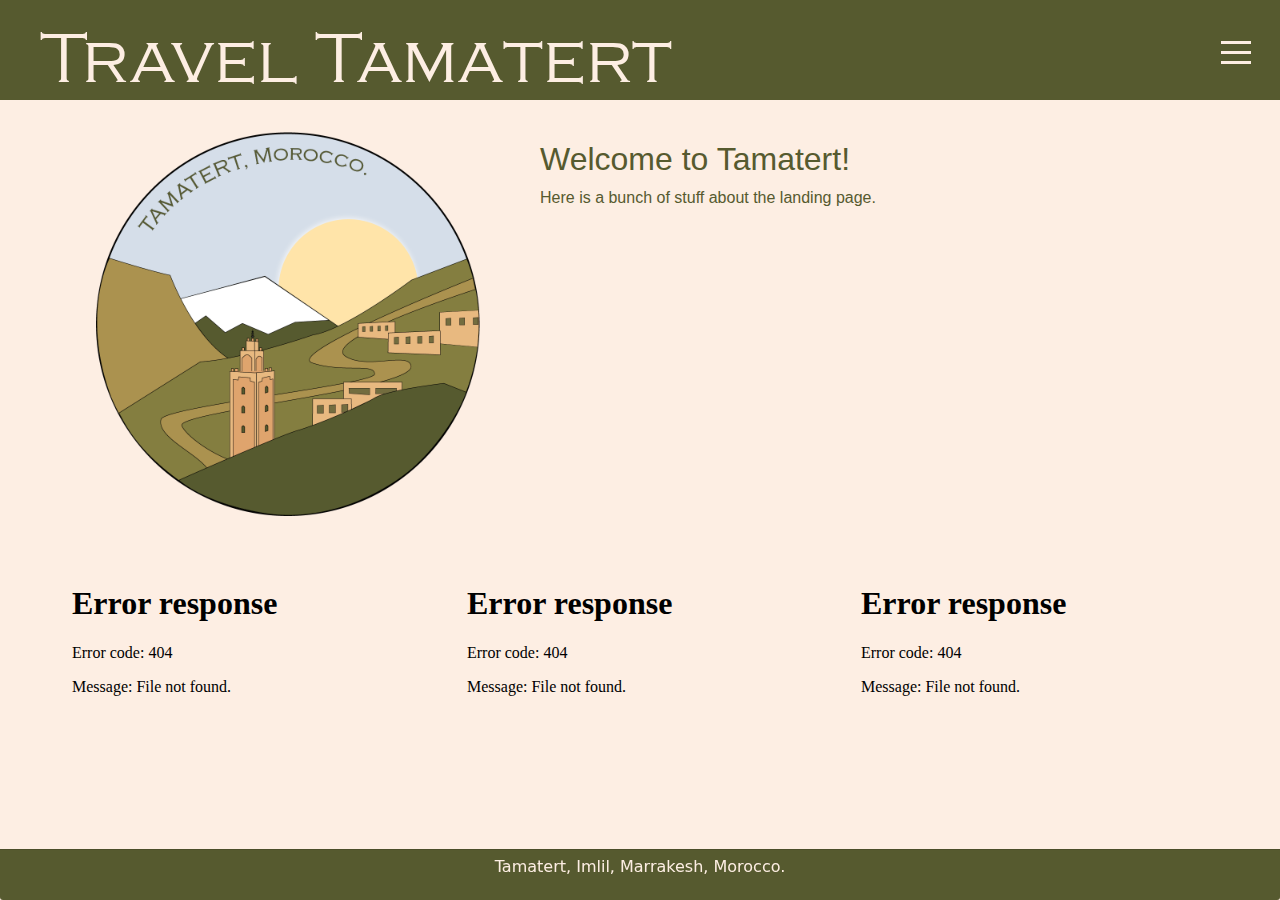
==== index.html @ f1020bda "Created outline of site" ====
<!doctype html>

<html lang="en">
    <head>
      <meta charset="utf-8">
      <meta name="viewport" content="width=device-width, initial-scale=1, shrink-to-fit=no">
      <meta name="description" content="Rural Tourism : Rabat, Morocco : D22">
      <meta name="author" content="Gabrielle Acquista">
      <title>Travel Tamatert</title>

      <link rel="stylesheet" href="bootstrap-5.1.3-dist/css/bootstrap.min.css"/>
      <script src="https://code.jquery.com/jquery-3.1.0.min.js"></script>
      <script src="bootstrap-5.1.3-dist/js/bootstrap.min.js"></script>
      <link href="css/style.css" rel="stylesheet">
      <link href="css/home.css" rel="stylesheet">
      <link href="css/sidebar.css" rel="stylesheet">

    </head>
    <main>
      <div id="mainwrapper">
        <nav id="rightmenu" class="navbar-brand">
          <div class="innertube">
            <h3>MENU</h3>
            <ul>
              <li><a class="side-bar-link" href="index.html">Home</a></li>
              <li><a class="side-bar-link" href="auberges.html">The Auberges</a> </li>
              <li><a class="side-bar-link" href="about.html">About Tamatert</a></li>
              <li><a class="side-bar-link" href="location.html">Location</a></li>
            </ul>
          </div>
        </nav>
        <header id="header">
          <div class="innertube">
            <div class="nav">
              <h1>Travel Tamatert</h1>
              <button class="navbar-toggler first-button" type="button" aria-label="Toggle navigation">
                <div class="animated-icon1"><span></span><span></span><span></span></div>
              </button>                
              </div>
            </div>
          </div>
        </header>

        <div id="contentwrapper">
          <div id="content">
            <div class="innertube main-logo-section">
                <div class="logo-image">
                  <img src="imgs/3-4.png" alt="Tamatert, Morocco. Logo">
                </div>
                <div class="side-logo">
                  <h1 id="side-logo-header">Welcome to Tamatert!</h1>
                  <p> Here is a bunch of stuff about the landing page.</p>
                </div>
            </div>

            <div class="innertube">
                <div id="content">
                  <div class="gallery">
                    <div class="gallery-item" tabindex="0">
                        <iframe src="imgs/DSC01275.JPG" frameborder="0"></iframe>
                    </div> 
                    <div class="gallery-item" tabindex="0">
                      <iframe src="imgs/DSC01323.JPG" frameborder="0"></iframe>
                    </div> 
                    <div class="gallery-item" tabindex="0">
                      <iframe src="imgs/DSC01392.JPG" frameborder="0"></iframe>
                    </div> 
              
                  </div>
                  <!--close gallery -->
                </div>
                <!-- close content -->
              </div>
              <!-- close innertube -->
            </div>
          <!-- close content -->
        </div> 
        <!-- close contentwrapper -->
        
        <footer id="footer" class="card-footer">
          <div class="innertube">
            <p> Tamatert, Imlil, Marrakesh, Morocco.</p>
          </div>
        </footer>

      </div>
      <!-- close mainwrapper -->
  </main>

    <script type="text/javascript" src="script.js"></script>
</html>
---- css/style.css ----
body {
    margin:0;
    padding:0;
    line-height: 1.5em;
    background-color: #FDEEE3;
}

@font-face {
    font-family: Copperplate;
    src: url(CopperplateGothicLight.ttf);
}

#header {
    background: #565A2F;
    height: 100px;
    width: 100%;
    top: 0;
    clear: both;
    overflow: visible;
    position: fixed;
}

#header h1 {
    color: #FDEEE3;
    font-family: Copperplate;
    margin: 0;
    text-align: center;
    margin-left:24px;
    padding-top: 16px;
    font-size: 8ex;
}

#header h2 {
    color: #FDEEE3;
    font-size: smaller;
    margin: 0;
    padding-top: 15px;
    padding-left: 15px;
}

.nav {
    justify-content: space-between;
}

#mainwrapper {
    overflow: hidden;
}

#contentwrapper{
    float: left;
    margin-right: -250px;
    margin-top: 100px;
    width: 100%;
    height: 100%;
    scroll-behavior: smooth;
    font-family: Helvetica, sans-serif;
}

#content {
    margin-right: 0px; /* Width of '#rightmenu' and '#leftmenu' combined. */
    padding: 24px;
    max-height:max-content;
    bottom: 0;
    top: 0; 

}

#footer{ 
    clear: left;
    width: 100%;
    background: #565A2F;
    text-align: center;
    bottom: 0;
    position: fixed;
    padding: 5px 0;
}

#footer p {
    color: #FDEEE3;
}

.innertube{
    margin: 16px; /* Padding for content */
    margin-top: 0;
}

p {
    color: #565A2F;
}
---- css/home.css ----
img {
    display: block;
}

.main-logo-section {
    display: flex;
    padding-left:48px;
    justify-content: space-between;
}

#side-logo-header {
    font-size:xx-large;
}

.side-logo {
    display: flex;
    flex-direction: column;
    float: left;
    width: 700px;
    padding-top: 16px;
    color: #565A2F;
}

.visually-hidden {
    position: absolute !important;
    height: 1px;
    width: 1px;
    overflow: hidden;
    clip: rect(1px, 1px, 1px, 1px);
}

.logo-image img {
    float: left;
    height: 400px;
    width: 400px;
    justify-content: center;
    align-items: center;
    display: flex;
}

.gallery {
    display: flex;
    overflow:hidden;
    flex-wrap: wrap;
    justify-content: space-around;
    margin: -1rem -1rem;
    padding-bottom: 3rem;
}

.gallery-item {
    position: relative;
    flex: 1 0 22rem;
    margin: 1rem;
    color: #fff;
    cursor: pointer;
}
---- css/sidebar.css ----
@font-face {
    font-family: Copperplate;
    src: url(CopperplateGothicLight.ttf);
}

.animated-icon1 {
    margin-right:24px;
    width: 30px;
    height: 20px;
    position: relative;
    margin: 0px;
    border: 0;
    -webkit-transform: rotate(0deg);
    -moz-transform: rotate(0deg);
    -o-transform: rotate(0deg);
    transform: rotate(0deg);
    -webkit-transition: .5s ease-in-out;
    -moz-transition: .5s ease-in-out;
    -o-transition: .5s ease-in-out;
    transition: .5s ease-in-out;
    cursor: pointer;
  }
  .navbar-toggler:focus,
.navbar-toggler:active,
.navbar-toggler-icon:focus {
    outline: none;
    box-shadow: none;
}
  .animated-icon1 span{
    display: block;
    position: absolute;
    height: 3px;
    width: 100%;
    left: 0;
    -webkit-transform: rotate(0deg);
    -moz-transform: rotate(0deg);
    -o-transform: rotate(0deg);
    transform: rotate(0deg);
    -webkit-transition: .25s ease-in-out;
    -moz-transition: .25s ease-in-out;
    -o-transition: .25s ease-in-out;
    transition: .25s ease-in-out;
  }
  
  .animated-icon1 span {
    background: #FDEEE3;

  }
  
  .animated-icon1 span:nth-child(1) {
   top: 0px;
  }
  
  .animated-icon1 span:nth-child(2) {
    top: 10px;
  }
  
  .animated-icon1 span:nth-child(3) {
    top: 20px;
  }
  
  .animated-icon1.open span:nth-child(1) {
    top: 11px;
    -webkit-transform: rotate(135deg);
    -moz-transform: rotate(135deg);
    -o-transform: rotate(135deg);
    transform: rotate(135deg);
  }
  
  .animated-icon1.open span:nth-child(2) {
    opacity: 0;
    left: -60px;
  }
  
  .animated-icon1.open span:nth-child(3) {
    top: 11px;
    -webkit-transform: rotate(-135deg);
    -moz-transform: rotate(-135deg);
    -o-transform: rotate(-135deg);
    transform: rotate(-135deg);
  }

  h3 {
    color: #FDEEE3;
    font-family: Copperplate;
  }

#rightmenu {
    position: fixed;
    display: flex;
    align-content: flex-start;
    justify-content: flex-start;
    float: right;
    right: -250px;
    margin-right: 0;
    width: 250px;
    height: 100%;
    padding-top: 170px;
    bottom:50px;
    background: #8F8649;
}

nav ul {
    list-style-type: none;
    margin: 0;
    padding: 0;
}

.side-bar-link {
    color: #FDEEE3;
    text-decoration: none;
    padding-left:3%;
    display: block;
    padding: 0.5rem 1rem;
    transition: font-size .15s ease-in-out, color .15s ease-in-out,background-color .15s ease-in-out,border-color .15s ease-in-out;
}
.side-bar-link:hover{
    color: #F8BF92;
    font-size: larger;
}
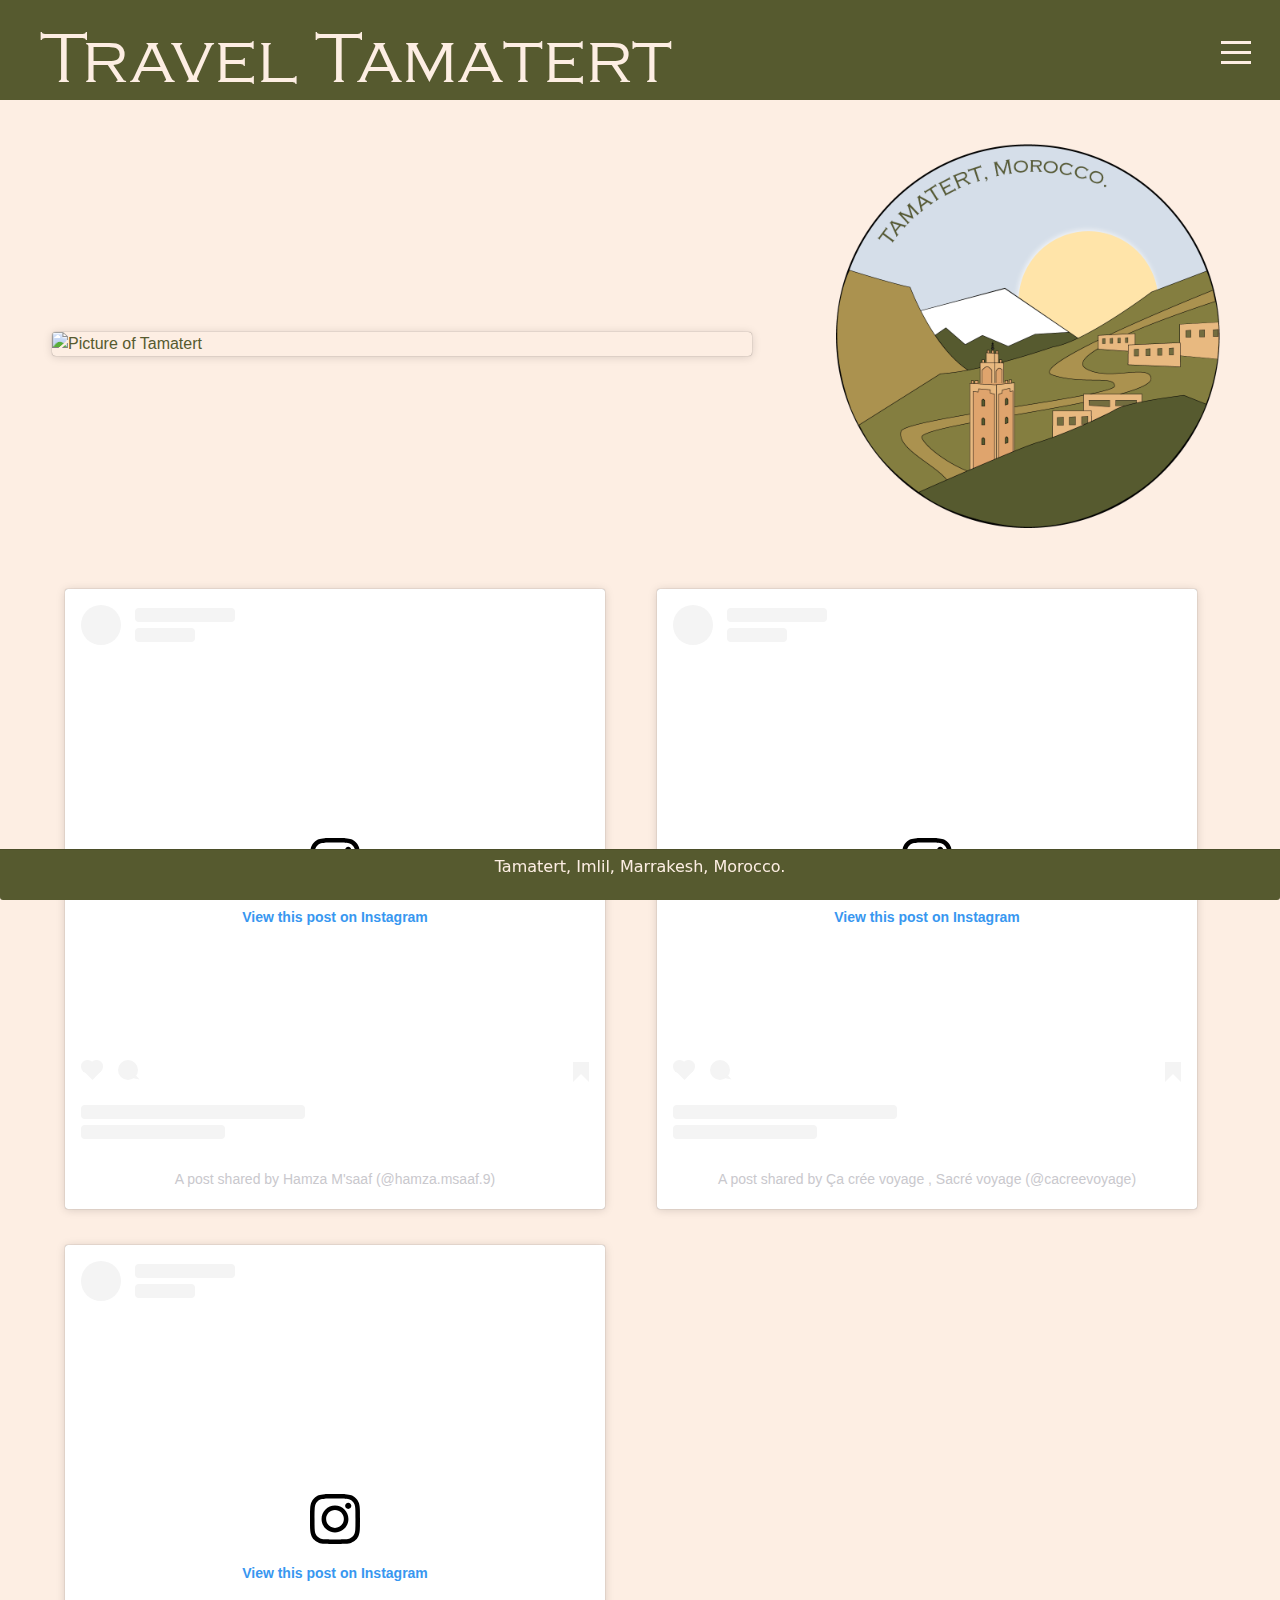
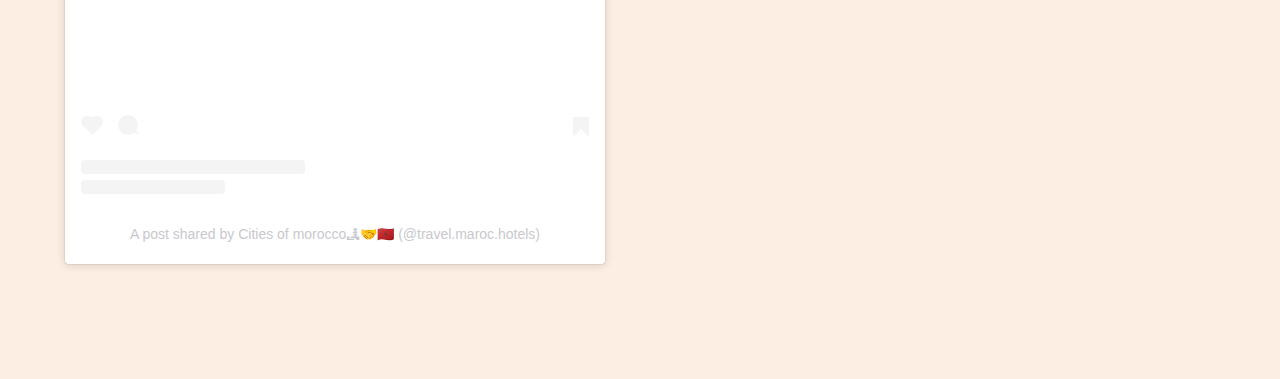
==== commit de804cb3: "fix pages" ====
--- a/index.html
+++ b/index.html
@@ -12,7 +12,7 @@
       <script src="https://code.jquery.com/jquery-3.1.0.min.js"></script>
       <script src="bootstrap-5.1.3-dist/js/bootstrap.min.js"></script>
       <link href="css/style.css" rel="stylesheet">
-      <link href="css/home.css" rel="stylesheet">
+      <link href="css/content-formatting.css" rel="stylesheet">
       <link href="css/sidebar.css" rel="stylesheet">
 
     </head>
@@ -44,12 +44,11 @@
         <div id="contentwrapper">
           <div id="content">
             <div class="innertube main-logo-section">
+              <div class="side-logo">
+                <img src="imgs/tamatert.JPG" alt="Picture of Tamatert" id="home-pic">
+              </div>
                 <div class="logo-image">
                   <img src="imgs/3-4.png" alt="Tamatert, Morocco. Logo">
-                </div>
-                <div class="side-logo">
-                  <h1 id="side-logo-header">Welcome to Tamatert!</h1>
-                  <p> Here is a bunch of stuff about the landing page.</p>
                 </div>
             </div>
 
@@ -57,15 +56,14 @@
                 <div id="content">
                   <div class="gallery">
                     <div class="gallery-item" tabindex="0">
-                        <iframe src="imgs/DSC01275.JPG" frameborder="0"></iframe>
+                        <blockquote class="instagram-media post-border" data-instgrm-captioned data-instgrm-permalink="https://www.instagram.com/p/CSAbs4HIetr/?utm_source=ig_embed&amp;utm_campaign=loading" data-instgrm-version="14"><div style="padding:16px;"><a href="https://www.instagram.com/p/CSAbs4HIetr/?utm_source=ig_embed&amp;utm_campaign=loading" style=" background:#FFFFFF; line-height:0; padding:0 0; text-align:center; text-decoration:none; width:100%;" target="_blank"> <div style=" display: flex; flex-direction: row; align-items: center;"> <div style="background-color: #F4F4F4; border-radius: 50%; flex-grow: 0; height: 40px; margin-right: 14px; width: 40px;"></div> <div style="display: flex; flex-direction: column; flex-grow: 1; justify-content: center;"> <div style=" background-color: #F4F4F4; border-radius: 4px; flex-grow: 0; height: 14px; margin-bottom: 6px; width: 100px;"></div> <div style=" background-color: #F4F4F4; border-radius: 4px; flex-grow: 0; height: 14px; width: 60px;"></div></div></div><div style="padding: 19% 0;"></div> <div style="display:block; height:50px; margin:0 auto 12px; width:50px;"><svg width="50px" height="50px" viewBox="0 0 60 60" version="1.1" xmlns="https://www.w3.org/2000/svg" xmlns:xlink="https://www.w3.org/1999/xlink"><g stroke="none" stroke-width="1" fill="none" fill-rule="evenodd"><g transform="translate(-511.000000, -20.000000)" fill="#000000"><g><path d="M556.869,30.41 C554.814,30.41 553.148,32.076 553.148,34.131 C553.148,36.186 554.814,37.852 556.869,37.852 C558.924,37.852 560.59,36.186 560.59,34.131 C560.59,32.076 558.924,30.41 556.869,30.41 M541,60.657 C535.114,60.657 530.342,55.887 530.342,50 C530.342,44.114 535.114,39.342 541,39.342 C546.887,39.342 551.658,44.114 551.658,50 C551.658,55.887 546.887,60.657 541,60.657 M541,33.886 C532.1,33.886 524.886,41.1 524.886,50 C524.886,58.899 532.1,66.113 541,66.113 C549.9,66.113 557.115,58.899 557.115,50 C557.115,41.1 549.9,33.886 541,33.886 M565.378,62.101 C565.244,65.022 564.756,66.606 564.346,67.663 C563.803,69.06 563.154,70.057 562.106,71.106 C561.058,72.155 560.06,72.803 558.662,73.347 C557.607,73.757 556.021,74.244 553.102,74.378 C549.944,74.521 548.997,74.552 541,74.552 C533.003,74.552 532.056,74.521 528.898,74.378 C525.979,74.244 524.393,73.757 523.338,73.347 C521.94,72.803 520.942,72.155 519.894,71.106 C518.846,70.057 518.197,69.06 517.654,67.663 C517.244,66.606 516.755,65.022 516.623,62.101 C516.479,58.943 516.448,57.996 516.448,50 C516.448,42.003 516.479,41.056 516.623,37.899 C516.755,34.978 517.244,33.391 517.654,32.338 C518.197,30.938 518.846,29.942 519.894,28.894 C520.942,27.846 521.94,27.196 523.338,26.654 C524.393,26.244 525.979,25.756 528.898,25.623 C532.057,25.479 533.004,25.448 541,25.448 C548.997,25.448 549.943,25.479 553.102,25.623 C556.021,25.756 557.607,26.244 558.662,26.654 C560.06,27.196 561.058,27.846 562.106,28.894 C563.154,29.942 563.803,30.938 564.346,32.338 C564.756,33.391 565.244,34.978 565.378,37.899 C565.522,41.056 565.552,42.003 565.552,50 C565.552,57.996 565.522,58.943 565.378,62.101 M570.82,37.631 C570.674,34.438 570.167,32.258 569.425,30.349 C568.659,28.377 567.633,26.702 565.965,25.035 C564.297,23.368 562.623,22.342 560.652,21.575 C558.743,20.834 556.562,20.326 553.369,20.18 C550.169,20.033 549.148,20 541,20 C532.853,20 531.831,20.033 528.631,20.18 C525.438,20.326 523.257,20.834 521.349,21.575 C519.376,22.342 517.703,23.368 516.035,25.035 C514.368,26.702 513.342,28.377 512.574,30.349 C511.834,32.258 511.326,34.438 511.181,37.631 C511.035,40.831 511,41.851 511,50 C511,58.147 511.035,59.17 511.181,62.369 C511.326,65.562 511.834,67.743 512.574,69.651 C513.342,71.625 514.368,73.296 516.035,74.965 C517.703,76.634 519.376,77.658 521.349,78.425 C523.257,79.167 525.438,79.673 528.631,79.82 C531.831,79.965 532.853,80.001 541,80.001 C549.148,80.001 550.169,79.965 553.369,79.82 C556.562,79.673 558.743,79.167 560.652,78.425 C562.623,77.658 564.297,76.634 565.965,74.965 C567.633,73.296 568.659,71.625 569.425,69.651 C570.167,67.743 570.674,65.562 570.82,62.369 C570.966,59.17 571,58.147 571,50 C571,41.851 570.966,40.831 570.82,37.631"></path></g></g></g></svg></div><div style="padding-top: 8px;"> <div style=" color:#3897f0; font-family:Arial,sans-serif; font-size:14px; font-style:normal; font-weight:550; line-height:18px;">View this post on Instagram</div></div><div style="padding: 12.5% 0;"></div> <div style="display: flex; flex-direction: row; margin-bottom: 14px; align-items: center;"><div> <div style="background-color: #F4F4F4; border-radius: 50%; height: 12.5px; width: 12.5px; transform: translateX(0px) translateY(7px);"></div> <div style="background-color: #F4F4F4; height: 12.5px; transform: rotate(-45deg) translateX(3px) translateY(1px); width: 12.5px; flex-grow: 0; margin-right: 14px; margin-left: 2px;"></div> <div style="background-color: #F4F4F4; border-radius: 50%; height: 12.5px; width: 12.5px; transform: translateX(9px) translateY(-18px);"></div></div><div style="margin-left: 8px;"> <div style=" background-color: #F4F4F4; border-radius: 50%; flex-grow: 0; height: 20px; width: 20px;"></div> <div style=" width: 0; height: 0; border-top: 2px solid transparent; border-left: 6px solid #f4f4f4; border-bottom: 2px solid transparent; transform: translateX(16px) translateY(-4px) rotate(30deg)"></div></div><div style="margin-left: auto;"> <div style=" width: 0px; border-top: 8px solid #F4F4F4; border-right: 8px solid transparent; transform: translateY(16px);"></div> <div style=" background-color: #F4F4F4; flex-grow: 0; height: 12px; width: 16px; transform: translateY(-4px);"></div> <div style=" width: 0; height: 0; border-top: 8px solid #F4F4F4; border-left: 8px solid transparent; transform: translateY(-4px) translateX(8px);"></div></div></div> <div style="display: flex; flex-direction: column; flex-grow: 1; justify-content: center; margin-bottom: 24px;"> <div style=" background-color: #F4F4F4; border-radius: 4px; flex-grow: 0; height: 14px; margin-bottom: 6px; width: 224px;"></div> <div style=" background-color: #F4F4F4; border-radius: 4px; flex-grow: 0; height: 14px; width: 144px;"></div></div></a><p style=" color:#c9c8cd; font-family:Arial,sans-serif; font-size:14px; line-height:17px; margin-bottom:0; margin-top:8px; overflow:hidden; padding:8px 0 7px; text-align:center; text-overflow:ellipsis; white-space:nowrap;"><a href="https://www.instagram.com/p/CSAbs4HIetr/?utm_source=ig_embed&amp;utm_campaign=loading" style=" color:#c9c8cd; font-family:Arial,sans-serif; font-size:14px; font-style:normal; font-weight:normal; line-height:17px; text-decoration:none;" target="_blank">A post shared by Hamza M&#39;saaf (@hamza.msaaf.9)</a></p></div></blockquote>
                     </div> 
                     <div class="gallery-item" tabindex="0">
-                      <iframe src="imgs/DSC01323.JPG" frameborder="0"></iframe>
+                      <blockquote class="instagram-media post-border" data-instgrm-captioned data-instgrm-permalink="https://www.instagram.com/p/CNnG8CsFak6/?utm_source=ig_embed&amp;utm_campaign=loading" data-instgrm-version="14"><div style="padding:16px;"> <a href="https://www.instagram.com/p/CNnG8CsFak6/?utm_source=ig_embed&amp;utm_campaign=loading" style=" background:#FFFFFF; line-height:0; padding:0 0; text-align:center; text-decoration:none; width:100%;" target="_blank"> <div style=" display: flex; flex-direction: row; align-items: center;"> <div style="background-color: #F4F4F4; border-radius: 50%; flex-grow: 0; height: 40px; margin-right: 14px; width: 40px;"></div> <div style="display: flex; flex-direction: column; flex-grow: 1; justify-content: center;"> <div style=" background-color: #F4F4F4; border-radius: 4px; flex-grow: 0; height: 14px; margin-bottom: 6px; width: 100px;"></div> <div style=" background-color: #F4F4F4; border-radius: 4px; flex-grow: 0; height: 14px; width: 60px;"></div></div></div><div style="padding: 19% 0;"></div> <div style="display:block; height:50px; margin:0 auto 12px; width:50px;"><svg width="50px" height="50px" viewBox="0 0 60 60" version="1.1" xmlns="https://www.w3.org/2000/svg" xmlns:xlink="https://www.w3.org/1999/xlink"><g stroke="none" stroke-width="1" fill="none" fill-rule="evenodd"><g transform="translate(-511.000000, -20.000000)" fill="#000000"><g><path d="M556.869,30.41 C554.814,30.41 553.148,32.076 553.148,34.131 C553.148,36.186 554.814,37.852 556.869,37.852 C558.924,37.852 560.59,36.186 560.59,34.131 C560.59,32.076 558.924,30.41 556.869,30.41 M541,60.657 C535.114,60.657 530.342,55.887 530.342,50 C530.342,44.114 535.114,39.342 541,39.342 C546.887,39.342 551.658,44.114 551.658,50 C551.658,55.887 546.887,60.657 541,60.657 M541,33.886 C532.1,33.886 524.886,41.1 524.886,50 C524.886,58.899 532.1,66.113 541,66.113 C549.9,66.113 557.115,58.899 557.115,50 C557.115,41.1 549.9,33.886 541,33.886 M565.378,62.101 C565.244,65.022 564.756,66.606 564.346,67.663 C563.803,69.06 563.154,70.057 562.106,71.106 C561.058,72.155 560.06,72.803 558.662,73.347 C557.607,73.757 556.021,74.244 553.102,74.378 C549.944,74.521 548.997,74.552 541,74.552 C533.003,74.552 532.056,74.521 528.898,74.378 C525.979,74.244 524.393,73.757 523.338,73.347 C521.94,72.803 520.942,72.155 519.894,71.106 C518.846,70.057 518.197,69.06 517.654,67.663 C517.244,66.606 516.755,65.022 516.623,62.101 C516.479,58.943 516.448,57.996 516.448,50 C516.448,42.003 516.479,41.056 516.623,37.899 C516.755,34.978 517.244,33.391 517.654,32.338 C518.197,30.938 518.846,29.942 519.894,28.894 C520.942,27.846 521.94,27.196 523.338,26.654 C524.393,26.244 525.979,25.756 528.898,25.623 C532.057,25.479 533.004,25.448 541,25.448 C548.997,25.448 549.943,25.479 553.102,25.623 C556.021,25.756 557.607,26.244 558.662,26.654 C560.06,27.196 561.058,27.846 562.106,28.894 C563.154,29.942 563.803,30.938 564.346,32.338 C564.756,33.391 565.244,34.978 565.378,37.899 C565.522,41.056 565.552,42.003 565.552,50 C565.552,57.996 565.522,58.943 565.378,62.101 M570.82,37.631 C570.674,34.438 570.167,32.258 569.425,30.349 C568.659,28.377 567.633,26.702 565.965,25.035 C564.297,23.368 562.623,22.342 560.652,21.575 C558.743,20.834 556.562,20.326 553.369,20.18 C550.169,20.033 549.148,20 541,20 C532.853,20 531.831,20.033 528.631,20.18 C525.438,20.326 523.257,20.834 521.349,21.575 C519.376,22.342 517.703,23.368 516.035,25.035 C514.368,26.702 513.342,28.377 512.574,30.349 C511.834,32.258 511.326,34.438 511.181,37.631 C511.035,40.831 511,41.851 511,50 C511,58.147 511.035,59.17 511.181,62.369 C511.326,65.562 511.834,67.743 512.574,69.651 C513.342,71.625 514.368,73.296 516.035,74.965 C517.703,76.634 519.376,77.658 521.349,78.425 C523.257,79.167 525.438,79.673 528.631,79.82 C531.831,79.965 532.853,80.001 541,80.001 C549.148,80.001 550.169,79.965 553.369,79.82 C556.562,79.673 558.743,79.167 560.652,78.425 C562.623,77.658 564.297,76.634 565.965,74.965 C567.633,73.296 568.659,71.625 569.425,69.651 C570.167,67.743 570.674,65.562 570.82,62.369 C570.966,59.17 571,58.147 571,50 C571,41.851 570.966,40.831 570.82,37.631"></path></g></g></g></svg></div><div style="padding-top: 8px;"> <div style=" color:#3897f0; font-family:Arial,sans-serif; font-size:14px; font-style:normal; font-weight:550; line-height:18px;">View this post on Instagram</div></div><div style="padding: 12.5% 0;"></div> <div style="display: flex; flex-direction: row; margin-bottom: 14px; align-items: center;"><div> <div style="background-color: #F4F4F4; border-radius: 50%; height: 12.5px; width: 12.5px; transform: translateX(0px) translateY(7px);"></div> <div style="background-color: #F4F4F4; height: 12.5px; transform: rotate(-45deg) translateX(3px) translateY(1px); width: 12.5px; flex-grow: 0; margin-right: 14px; margin-left: 2px;"></div> <div style="background-color: #F4F4F4; border-radius: 50%; height: 12.5px; width: 12.5px; transform: translateX(9px) translateY(-18px);"></div></div><div style="margin-left: 8px;"> <div style=" background-color: #F4F4F4; border-radius: 50%; flex-grow: 0; height: 20px; width: 20px;"></div> <div style=" width: 0; height: 0; border-top: 2px solid transparent; border-left: 6px solid #f4f4f4; border-bottom: 2px solid transparent; transform: translateX(16px) translateY(-4px) rotate(30deg)"></div></div><div style="margin-left: auto;"> <div style=" width: 0px; border-top: 8px solid #F4F4F4; border-right: 8px solid transparent; transform: translateY(16px);"></div> <div style=" background-color: #F4F4F4; flex-grow: 0; height: 12px; width: 16px; transform: translateY(-4px);"></div> <div style=" width: 0; height: 0; border-top: 8px solid #F4F4F4; border-left: 8px solid transparent; transform: translateY(-4px) translateX(8px);"></div></div></div> <div style="display: flex; flex-direction: column; flex-grow: 1; justify-content: center; margin-bottom: 24px;"> <div style=" background-color: #F4F4F4; border-radius: 4px; flex-grow: 0; height: 14px; margin-bottom: 6px; width: 224px;"></div> <div style=" background-color: #F4F4F4; border-radius: 4px; flex-grow: 0; height: 14px; width: 144px;"></div></div></a><p style=" color:#c9c8cd; font-family:Arial,sans-serif; font-size:14px; line-height:17px; margin-bottom:0; margin-top:8px; overflow:hidden; padding:8px 0 7px; text-align:center; text-overflow:ellipsis; white-space:nowrap;"><a href="https://www.instagram.com/p/CNnG8CsFak6/?utm_source=ig_embed&amp;utm_campaign=loading" style=" color:#c9c8cd; font-family:Arial,sans-serif; font-size:14px; font-style:normal; font-weight:normal; line-height:17px; text-decoration:none;" target="_blank">A post shared by Ça crée voyage , Sacré voyage (@cacreevoyage)</a></p></div></blockquote> 
                     </div> 
                     <div class="gallery-item" tabindex="0">
-                      <iframe src="imgs/DSC01392.JPG" frameborder="0"></iframe>
+                      <blockquote class="instagram-media post-border" data-instgrm-captioned data-instgrm-permalink="https://www.instagram.com/p/CMrdXP6szOL/?utm_source=ig_embed&amp;utm_campaign=loading" data-instgrm-version="14"><div style="padding:16px;"> <a href="https://www.instagram.com/p/CMrdXP6szOL/?utm_source=ig_embed&amp;utm_campaign=loading" style=" background:#FFFFFF; line-height:0; padding:0 0; text-align:center; text-decoration:none; width:100%;" target="_blank"> <div style=" display: flex; flex-direction: row; align-items: center;"> <div style="background-color: #F4F4F4; border-radius: 50%; flex-grow: 0; height: 40px; margin-right: 14px; width: 40px;"></div> <div style="display: flex; flex-direction: column; flex-grow: 1; justify-content: center;"> <div style=" background-color: #F4F4F4; border-radius: 4px; flex-grow: 0; height: 14px; margin-bottom: 6px; width: 100px;"></div> <div style=" background-color: #F4F4F4; border-radius: 4px; flex-grow: 0; height: 14px; width: 60px;"></div></div></div><div style="padding: 19% 0;"></div> <div style="display:block; height:50px; margin:0 auto 12px; width:50px;"><svg width="50px" height="50px" viewBox="0 0 60 60" version="1.1" xmlns="https://www.w3.org/2000/svg" xmlns:xlink="https://www.w3.org/1999/xlink"><g stroke="none" stroke-width="1" fill="none" fill-rule="evenodd"><g transform="translate(-511.000000, -20.000000)" fill="#000000"><g><path d="M556.869,30.41 C554.814,30.41 553.148,32.076 553.148,34.131 C553.148,36.186 554.814,37.852 556.869,37.852 C558.924,37.852 560.59,36.186 560.59,34.131 C560.59,32.076 558.924,30.41 556.869,30.41 M541,60.657 C535.114,60.657 530.342,55.887 530.342,50 C530.342,44.114 535.114,39.342 541,39.342 C546.887,39.342 551.658,44.114 551.658,50 C551.658,55.887 546.887,60.657 541,60.657 M541,33.886 C532.1,33.886 524.886,41.1 524.886,50 C524.886,58.899 532.1,66.113 541,66.113 C549.9,66.113 557.115,58.899 557.115,50 C557.115,41.1 549.9,33.886 541,33.886 M565.378,62.101 C565.244,65.022 564.756,66.606 564.346,67.663 C563.803,69.06 563.154,70.057 562.106,71.106 C561.058,72.155 560.06,72.803 558.662,73.347 C557.607,73.757 556.021,74.244 553.102,74.378 C549.944,74.521 548.997,74.552 541,74.552 C533.003,74.552 532.056,74.521 528.898,74.378 C525.979,74.244 524.393,73.757 523.338,73.347 C521.94,72.803 520.942,72.155 519.894,71.106 C518.846,70.057 518.197,69.06 517.654,67.663 C517.244,66.606 516.755,65.022 516.623,62.101 C516.479,58.943 516.448,57.996 516.448,50 C516.448,42.003 516.479,41.056 516.623,37.899 C516.755,34.978 517.244,33.391 517.654,32.338 C518.197,30.938 518.846,29.942 519.894,28.894 C520.942,27.846 521.94,27.196 523.338,26.654 C524.393,26.244 525.979,25.756 528.898,25.623 C532.057,25.479 533.004,25.448 541,25.448 C548.997,25.448 549.943,25.479 553.102,25.623 C556.021,25.756 557.607,26.244 558.662,26.654 C560.06,27.196 561.058,27.846 562.106,28.894 C563.154,29.942 563.803,30.938 564.346,32.338 C564.756,33.391 565.244,34.978 565.378,37.899 C565.522,41.056 565.552,42.003 565.552,50 C565.552,57.996 565.522,58.943 565.378,62.101 M570.82,37.631 C570.674,34.438 570.167,32.258 569.425,30.349 C568.659,28.377 567.633,26.702 565.965,25.035 C564.297,23.368 562.623,22.342 560.652,21.575 C558.743,20.834 556.562,20.326 553.369,20.18 C550.169,20.033 549.148,20 541,20 C532.853,20 531.831,20.033 528.631,20.18 C525.438,20.326 523.257,20.834 521.349,21.575 C519.376,22.342 517.703,23.368 516.035,25.035 C514.368,26.702 513.342,28.377 512.574,30.349 C511.834,32.258 511.326,34.438 511.181,37.631 C511.035,40.831 511,41.851 511,50 C511,58.147 511.035,59.17 511.181,62.369 C511.326,65.562 511.834,67.743 512.574,69.651 C513.342,71.625 514.368,73.296 516.035,74.965 C517.703,76.634 519.376,77.658 521.349,78.425 C523.257,79.167 525.438,79.673 528.631,79.82 C531.831,79.965 532.853,80.001 541,80.001 C549.148,80.001 550.169,79.965 553.369,79.82 C556.562,79.673 558.743,79.167 560.652,78.425 C562.623,77.658 564.297,76.634 565.965,74.965 C567.633,73.296 568.659,71.625 569.425,69.651 C570.167,67.743 570.674,65.562 570.82,62.369 C570.966,59.17 571,58.147 571,50 C571,41.851 570.966,40.831 570.82,37.631"></path></g></g></g></svg></div><div style="padding-top: 8px;"> <div style=" color:#3897f0; font-family:Arial,sans-serif; font-size:14px; font-style:normal; font-weight:550; line-height:18px;">View this post on Instagram</div></div><div style="padding: 12.5% 0;"></div> <div style="display: flex; flex-direction: row; margin-bottom: 14px; align-items: center;"><div> <div style="background-color: #F4F4F4; border-radius: 50%; height: 12.5px; width: 12.5px; transform: translateX(0px) translateY(7px);"></div> <div style="background-color: #F4F4F4; height: 12.5px; transform: rotate(-45deg) translateX(3px) translateY(1px); width: 12.5px; flex-grow: 0; margin-right: 14px; margin-left: 2px;"></div> <div style="background-color: #F4F4F4; border-radius: 50%; height: 12.5px; width: 12.5px; transform: translateX(9px) translateY(-18px);"></div></div><div style="margin-left: 8px;"> <div style=" background-color: #F4F4F4; border-radius: 50%; flex-grow: 0; height: 20px; width: 20px;"></div> <div style=" width: 0; height: 0; border-top: 2px solid transparent; border-left: 6px solid #f4f4f4; border-bottom: 2px solid transparent; transform: translateX(16px) translateY(-4px) rotate(30deg)"></div></div><div style="margin-left: auto;"> <div style=" width: 0px; border-top: 8px solid #F4F4F4; border-right: 8px solid transparent; transform: translateY(16px);"></div> <div style=" background-color: #F4F4F4; flex-grow: 0; height: 12px; width: 16px; transform: translateY(-4px);"></div> <div style=" width: 0; height: 0; border-top: 8px solid #F4F4F4; border-left: 8px solid transparent; transform: translateY(-4px) translateX(8px);"></div></div></div> <div style="display: flex; flex-direction: column; flex-grow: 1; justify-content: center; margin-bottom: 24px;"> <div style=" background-color: #F4F4F4; border-radius: 4px; flex-grow: 0; height: 14px; margin-bottom: 6px; width: 224px;"></div> <div style=" background-color: #F4F4F4; border-radius: 4px; flex-grow: 0; height: 14px; width: 144px;"></div></div></a><p style=" color:#c9c8cd; font-family:Arial,sans-serif; font-size:14px; line-height:17px; margin-bottom:0; margin-top:8px; overflow:hidden; padding:8px 0 7px; text-align:center; text-overflow:ellipsis; white-space:nowrap;"><a href="https://www.instagram.com/p/CMrdXP6szOL/?utm_source=ig_embed&amp;utm_campaign=loading" style=" color:#c9c8cd; font-family:Arial,sans-serif; font-size:14px; font-style:normal; font-weight:normal; line-height:17px; text-decoration:none;" target="_blank">A post shared by Cities of morocco🏞🤝🇲🇦 (@travel.maroc.hotels)</a></p></div></blockquote>
                     </div> 
-              
                   </div>
                   <!--close gallery -->
                 </div>
--- a/css/style.css
+++ b/css/style.css
@@ -17,6 +17,8 @@
     top: 0;
     clear: both;
     overflow: visible;
+    position: fixed;
+    z-index: 1;
     position: fixed;
 }
 
--- a/css/content-formatting.css
+++ b/css/content-formatting.css
@@ -0,0 +1,67 @@
+img {
+    overflow: hidden;
+    display: block;
+}
+
+#home-pic {
+    width: 700px;
+    height: fit-content;
+    border-radius: 4px;
+    box-shadow:0 0 1px 0 rgba(0,0,0,0.5),0 1px 10px 0 rgba(0,0,0,0.15); 
+}
+
+.main-logo-section {
+    display: flex;
+    align-items: center;
+    padding: 12px;
+    justify-content: space-between;
+}
+
+.side-logo {
+    display: flex;
+    flex-direction: column;
+    float: left;
+    width: 700px;
+    padding-top: 16px;
+    color: #565A2F;
+}
+
+.logo-image img {
+    float: left;
+    height: 400px;
+    width: 400px;
+    justify-content: center;
+    align-items: center;
+    display: flex;
+}
+
+.gallery {
+    display: flex;
+    overflow:hidden;
+    flex-wrap: wrap;
+    justify-content: space-between;
+    margin: -1rem -1rem;
+    padding-bottom: 3rem;
+}
+
+.gallery-item {
+    position: relative;
+    flex: 1 0 22rem;
+    margin: 1rem;
+    color: #fff;
+    cursor: pointer;
+}
+
+.post-border {
+    background:#FFF; 
+    border:0; 
+    border-radius:3px; 
+    box-shadow:0 0 1px 0 rgba(0,0,0,0.5),0 1px 10px 0 rgba(0,0,0,0.15); 
+    margin: 1px;
+    max-width:540px; 
+    min-width:326px; 
+    padding:0; 
+    height: 99.375%;
+    width:99.375%; 
+    width:-webkit-calc(100% - 2px); 
+}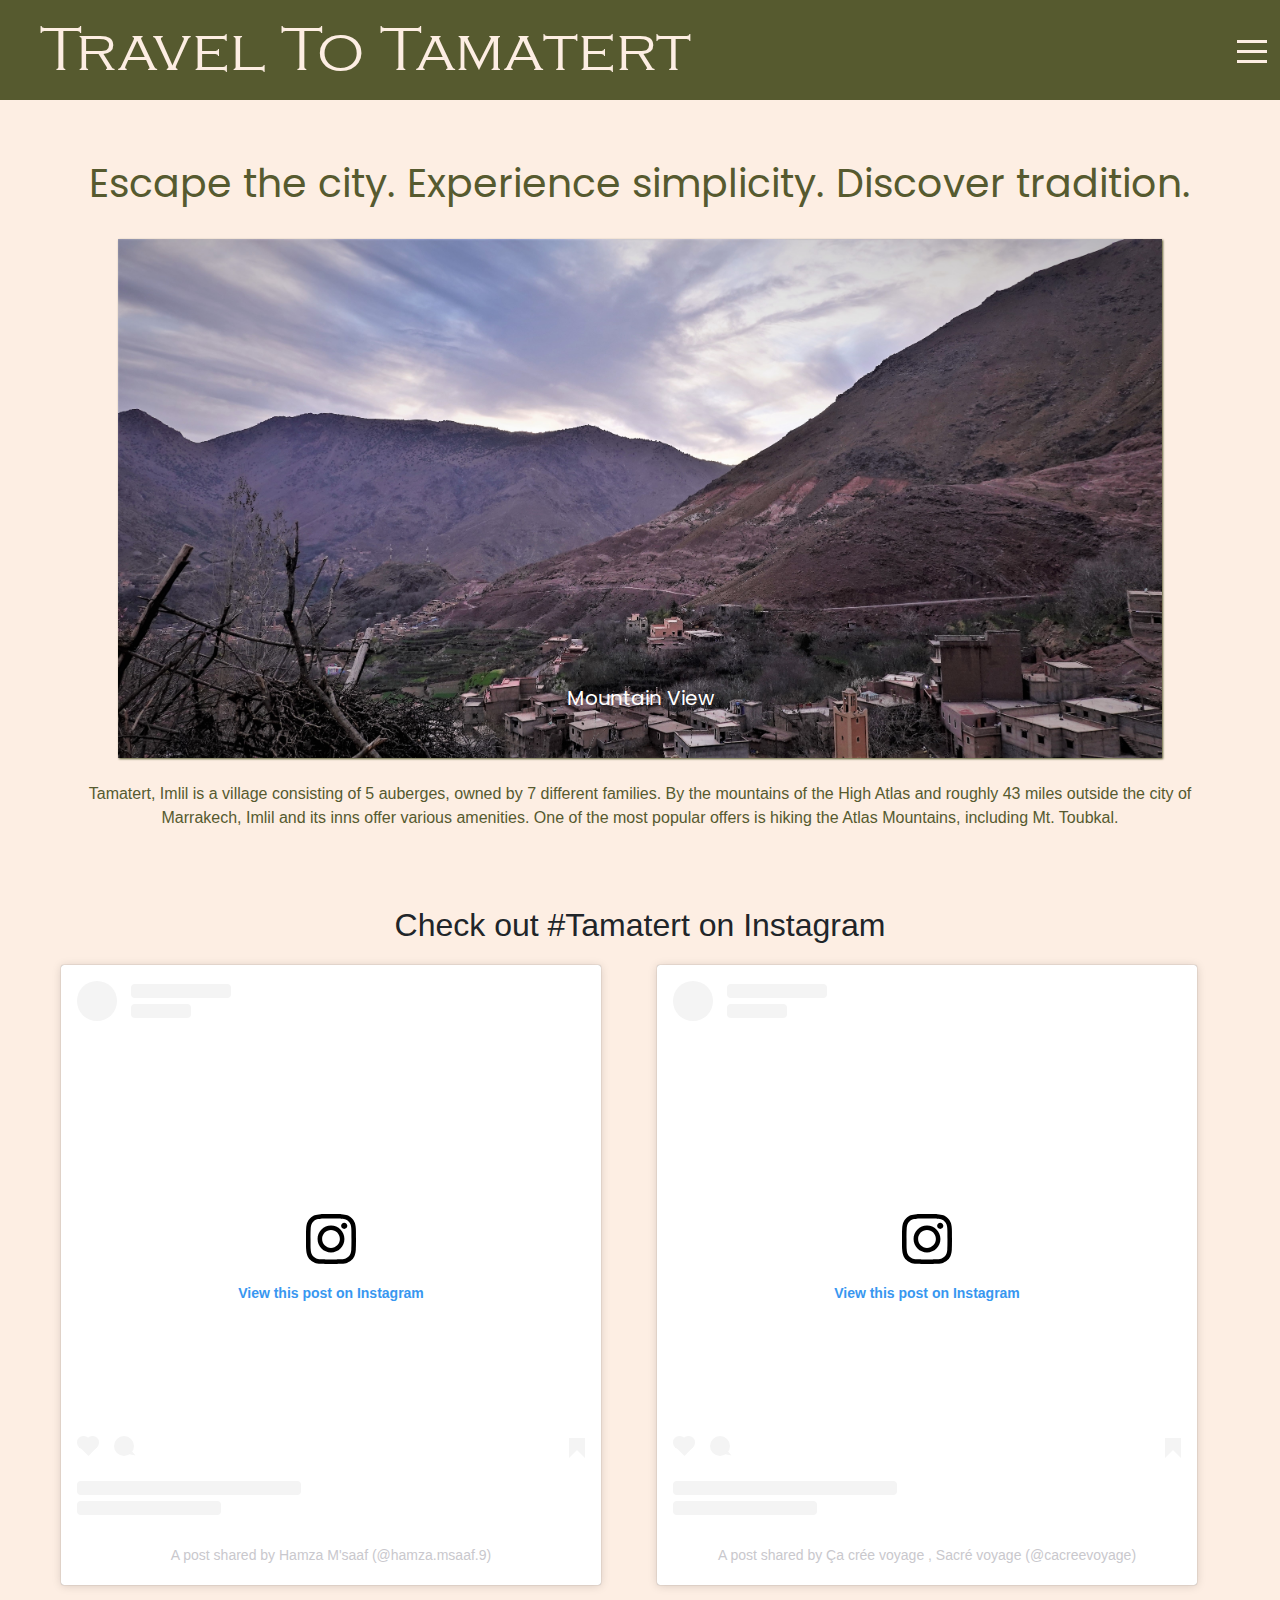
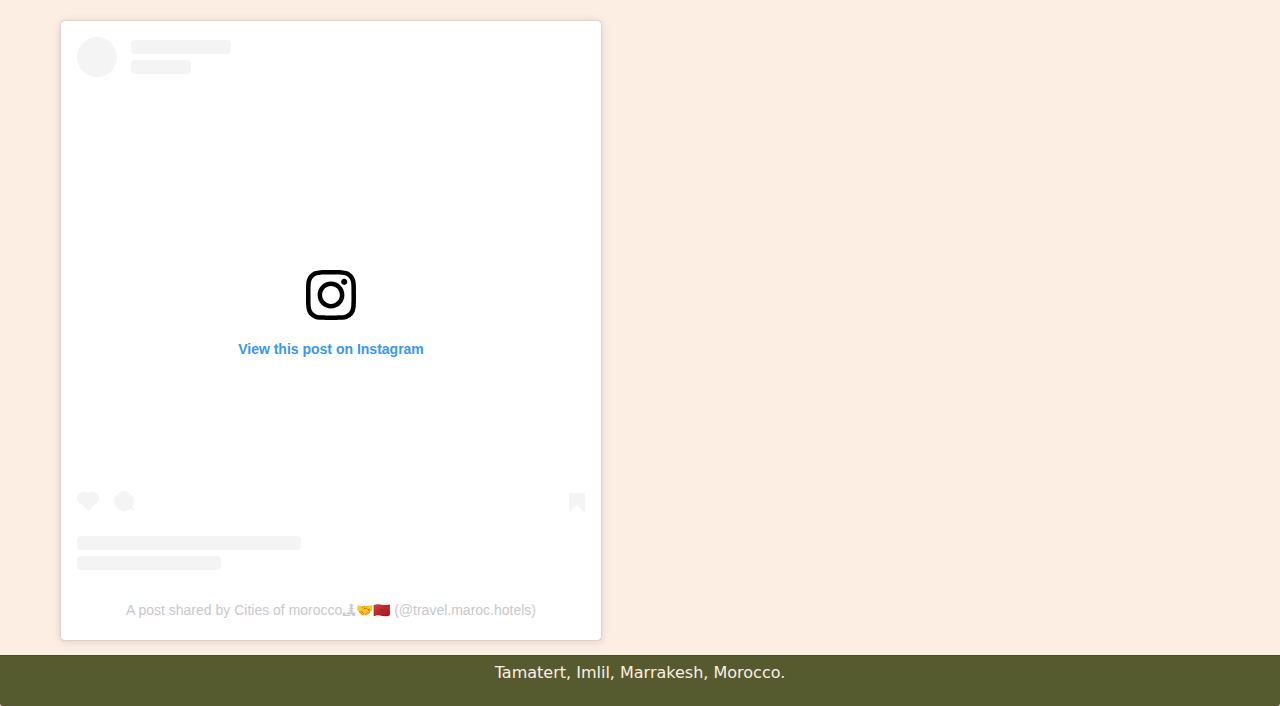
==== commit 92f089c4: "updates" ====
--- a/index.html
+++ b/index.html
@@ -6,13 +6,14 @@
       <meta name="viewport" content="width=device-width, initial-scale=1, shrink-to-fit=no">
       <meta name="description" content="Rural Tourism : Rabat, Morocco : D22">
       <meta name="author" content="Gabrielle Acquista">
-      <title>Travel Tamatert</title>
+      <title>Travel To Tamatert</title>
 
       <link rel="stylesheet" href="bootstrap-5.1.3-dist/css/bootstrap.min.css"/>
       <script src="https://code.jquery.com/jquery-3.1.0.min.js"></script>
       <script src="bootstrap-5.1.3-dist/js/bootstrap.min.js"></script>
       <link href="css/style.css" rel="stylesheet">
       <link href="css/content-formatting.css" rel="stylesheet">
+      <link href="css/home.css" rel="stylesheet">
       <link href="css/sidebar.css" rel="stylesheet">
 
     </head>
@@ -20,56 +21,106 @@
       <div id="mainwrapper">
         <nav id="rightmenu" class="navbar-brand">
           <div class="innertube">
-            <h3>MENU</h3>
+            <div class="logo-image-sidebar">
+              <img src="imgs/round-1-2.png" alt="Tamatert, Morocco. Logo">
+            </div>
             <ul>
-              <li><a class="side-bar-link" href="index.html">Home</a></li>
-              <li><a class="side-bar-link" href="auberges.html">The Auberges</a> </li>
-              <li><a class="side-bar-link" href="about.html">About Tamatert</a></li>
-              <li><a class="side-bar-link" href="location.html">Location</a></li>
+              <li><a id="home" class="side-bar-link" href="index.html#home">Home</a></li>
+              <li><a id="about" class="side-bar-link has-submenu" href="about.html#about">About Tamatert</a>
+                <ul class="submenu collapse">
+                  <li><a class="nav-link" href="#">Submenu item 1 </a></li>
+                </ul>
+              </li>
+              <li><a id="inns" class="side-bar-link has-submenu" href="auberges.html#inns">The Auberges</a>
+                <ul class="submenu collapse">
+                  <li><a class="nav-link" href="inns/atlas.html">Atlas Tamatert</a></li>
+                  <li><a class="nav-link" href="inns/dourr.html">Dourr Samra </a></li>
+                  <li><a class="nav-link" href="inns/hiba.html">Hiba Lodge </a></li>
+                  <li><a class="nav-link" href="inns/jardins.html">Les Jardins du Toubkal </a></li>
+                  <li><a class="nav-link" href="inns/kasbah.html">Kasbah Imlil </a></li>
+                </ul>
+              </li>
+              <li><a id="reviews" class="side-bar-link" href="guestbook.html#reviews">The Guest Book</a></li>
+              <li><a id="loc" class="side-bar-link" href="location.html#loc">Location</a></li>
+              <li><a id="gal" class="side-bar-link" href="gallery.html#gal">Gallery</a></li>
             </ul>
           </div>
         </nav>
         <header id="header">
           <div class="innertube">
             <div class="nav">
-              <h1>Travel Tamatert</h1>
+              <h1>Travel To Tamatert</h1>
               <button class="navbar-toggler first-button" type="button" aria-label="Toggle navigation">
                 <div class="animated-icon1"><span></span><span></span><span></span></div>
               </button>                
               </div>
             </div>
-          </div>
         </header>
 
         <div id="contentwrapper">
           <div id="content">
-            <div class="innertube main-logo-section">
-              <div class="side-logo">
-                <img src="imgs/tamatert.JPG" alt="Picture of Tamatert" id="home-pic">
+            <div class="innertube main-section">
+              <div class="side-text-home">
+                <h1>Escape the city. Experience simplicity. Discover tradition.</h1>
               </div>
-                <div class="logo-image">
-                  <img src="imgs/3-4.png" alt="Tamatert, Morocco. Logo">
+
+              <div id="carouselHomePage" class="carousel slide carousel-fade" style="width: 90%;" data-mdb-ride="carousel" data-interval="100">
+                <!-- Inner -->
+                <div class="carousel-inner">
+                  <!-- Single item -->
+                  <div class="carousel-item active">
+                    <img src="imgs/mountain_view_filter.jpg" class="d-block w-100 img-fluid" alt="Mountain View of the Village"/>
+                    <div class="carousel-caption d-none d-md-block">
+                      <h5>Mountain View</h5>
+                    </div>
+                  </div>
+
+                  <!-- Single item -->
+                  <div class="carousel-item">
+                    <img src="imgs/mosque_filter.jpg" class="d-block w-100 img-fluid" alt="Tamatert Mosque"/>
+                    <div class="carousel-caption d-none d-md-block">
+                      <h5>Village Mosque</h5>
+                    </div>
+                  </div>
+    
+                  <!-- Single item -->
+                  <div class="carousel-item">
+                    <img src="imgs/tree_mountain_filter.jpg" class="d-block w-100 img-fluid" alt="View of the Mountains"/>
+                    <div class="carousel-caption d-none d-md-block">
+                      <h5>Beautiful Skies</h5>
+                    </div>
+                  </div>    
                 </div>
+                <!-- Inner -->
+                </div>
+                <!-- Carousel wrapper -->
+
+               <div class="side-text-home">
+                <p>Tamatert, Imlil is a village consisting of 5 auberges, owned by 7 different families.
+                   By the mountains of the High Atlas and roughly 43 miles outside the city of Marrakech, Imlil and its inns offer various amenities. 
+                   One of the most popular offers is hiking the Atlas Mountains, including Mt. Toubkal.
+                </p>
+              </div> 
+            </div> 
+
+
+
+            <div class="innertube" style="margin-top:24px">
+              <h2>Check out #Tamatert on Instagram</h2>
+              <div class="gallery">
+                <div class="gallery-item" tabindex="0">
+                  <blockquote class="instagram-media post-border" data-instgrm-captioned data-instgrm-permalink="https://www.instagram.com/p/CSAbs4HIetr/?utm_source=ig_embed&amp;utm_campaign=loading" data-instgrm-version="14"><div style="padding:16px;"><a href="https://www.instagram.com/p/CSAbs4HIetr/?utm_source=ig_embed&amp;utm_campaign=loading" style=" background:#FFFFFF; line-height:0; padding:0 0; text-align:center; text-decoration:none; width:100%;" target="_blank"> <div style=" display: flex; flex-direction: row; align-items: center;"> <div style="background-color: #F4F4F4; border-radius: 50%; flex-grow: 0; height: 40px; margin-right: 14px; width: 40px;"></div> <div style="display: flex; flex-direction: column; flex-grow: 1; justify-content: center;"> <div style=" background-color: #F4F4F4; border-radius: 4px; flex-grow: 0; height: 14px; margin-bottom: 6px; width: 100px;"></div> <div style=" background-color: #F4F4F4; border-radius: 4px; flex-grow: 0; height: 14px; width: 60px;"></div></div></div><div style="padding: 19% 0;"></div> <div style="display:block; height:50px; margin:0 auto 12px; width:50px;"><svg width="50px" height="50px" viewBox="0 0 60 60" version="1.1" xmlns="https://www.w3.org/2000/svg" xmlns:xlink="https://www.w3.org/1999/xlink"><g stroke="none" stroke-width="1" fill="none" fill-rule="evenodd"><g transform="translate(-511.000000, -20.000000)" fill="#000000"><g><path d="M556.869,30.41 C554.814,30.41 553.148,32.076 553.148,34.131 C553.148,36.186 554.814,37.852 556.869,37.852 C558.924,37.852 560.59,36.186 560.59,34.131 C560.59,32.076 558.924,30.41 556.869,30.41 M541,60.657 C535.114,60.657 530.342,55.887 530.342,50 C530.342,44.114 535.114,39.342 541,39.342 C546.887,39.342 551.658,44.114 551.658,50 C551.658,55.887 546.887,60.657 541,60.657 M541,33.886 C532.1,33.886 524.886,41.1 524.886,50 C524.886,58.899 532.1,66.113 541,66.113 C549.9,66.113 557.115,58.899 557.115,50 C557.115,41.1 549.9,33.886 541,33.886 M565.378,62.101 C565.244,65.022 564.756,66.606 564.346,67.663 C563.803,69.06 563.154,70.057 562.106,71.106 C561.058,72.155 560.06,72.803 558.662,73.347 C557.607,73.757 556.021,74.244 553.102,74.378 C549.944,74.521 548.997,74.552 541,74.552 C533.003,74.552 532.056,74.521 528.898,74.378 C525.979,74.244 524.393,73.757 523.338,73.347 C521.94,72.803 520.942,72.155 519.894,71.106 C518.846,70.057 518.197,69.06 517.654,67.663 C517.244,66.606 516.755,65.022 516.623,62.101 C516.479,58.943 516.448,57.996 516.448,50 C516.448,42.003 516.479,41.056 516.623,37.899 C516.755,34.978 517.244,33.391 517.654,32.338 C518.197,30.938 518.846,29.942 519.894,28.894 C520.942,27.846 521.94,27.196 523.338,26.654 C524.393,26.244 525.979,25.756 528.898,25.623 C532.057,25.479 533.004,25.448 541,25.448 C548.997,25.448 549.943,25.479 553.102,25.623 C556.021,25.756 557.607,26.244 558.662,26.654 C560.06,27.196 561.058,27.846 562.106,28.894 C563.154,29.942 563.803,30.938 564.346,32.338 C564.756,33.391 565.244,34.978 565.378,37.899 C565.522,41.056 565.552,42.003 565.552,50 C565.552,57.996 565.522,58.943 565.378,62.101 M570.82,37.631 C570.674,34.438 570.167,32.258 569.425,30.349 C568.659,28.377 567.633,26.702 565.965,25.035 C564.297,23.368 562.623,22.342 560.652,21.575 C558.743,20.834 556.562,20.326 553.369,20.18 C550.169,20.033 549.148,20 541,20 C532.853,20 531.831,20.033 528.631,20.18 C525.438,20.326 523.257,20.834 521.349,21.575 C519.376,22.342 517.703,23.368 516.035,25.035 C514.368,26.702 513.342,28.377 512.574,30.349 C511.834,32.258 511.326,34.438 511.181,37.631 C511.035,40.831 511,41.851 511,50 C511,58.147 511.035,59.17 511.181,62.369 C511.326,65.562 511.834,67.743 512.574,69.651 C513.342,71.625 514.368,73.296 516.035,74.965 C517.703,76.634 519.376,77.658 521.349,78.425 C523.257,79.167 525.438,79.673 528.631,79.82 C531.831,79.965 532.853,80.001 541,80.001 C549.148,80.001 550.169,79.965 553.369,79.82 C556.562,79.673 558.743,79.167 560.652,78.425 C562.623,77.658 564.297,76.634 565.965,74.965 C567.633,73.296 568.659,71.625 569.425,69.651 C570.167,67.743 570.674,65.562 570.82,62.369 C570.966,59.17 571,58.147 571,50 C571,41.851 570.966,40.831 570.82,37.631"></path></g></g></g></svg></div><div style="padding-top: 8px;"> <div style=" color:#3897f0; font-family:Arial,sans-serif; font-size:14px; font-style:normal; font-weight:550; line-height:18px;">View this post on Instagram</div></div><div style="padding: 12.5% 0;"></div> <div style="display: flex; flex-direction: row; margin-bottom: 14px; align-items: center;"><div> <div style="background-color: #F4F4F4; border-radius: 50%; height: 12.5px; width: 12.5px; transform: translateX(0px) translateY(7px);"></div> <div style="background-color: #F4F4F4; height: 12.5px; transform: rotate(-45deg) translateX(3px) translateY(1px); width: 12.5px; flex-grow: 0; margin-right: 14px; margin-left: 2px;"></div> <div style="background-color: #F4F4F4; border-radius: 50%; height: 12.5px; width: 12.5px; transform: translateX(9px) translateY(-18px);"></div></div><div style="margin-left: 8px;"> <div style=" background-color: #F4F4F4; border-radius: 50%; flex-grow: 0; height: 20px; width: 20px;"></div> <div style=" width: 0; height: 0; border-top: 2px solid transparent; border-left: 6px solid #f4f4f4; border-bottom: 2px solid transparent; transform: translateX(16px) translateY(-4px) rotate(30deg)"></div></div><div style="margin-left: auto;"> <div style=" width: 0px; border-top: 8px solid #F4F4F4; border-right: 8px solid transparent; transform: translateY(16px);"></div> <div style=" background-color: #F4F4F4; flex-grow: 0; height: 12px; width: 16px; transform: translateY(-4px);"></div> <div style=" width: 0; height: 0; border-top: 8px solid #F4F4F4; border-left: 8px solid transparent; transform: translateY(-4px) translateX(8px);"></div></div></div> <div style="display: flex; flex-direction: column; flex-grow: 1; justify-content: center; margin-bottom: 24px;"> <div style=" background-color: #F4F4F4; border-radius: 4px; flex-grow: 0; height: 14px; margin-bottom: 6px; width: 224px;"></div> <div style=" background-color: #F4F4F4; border-radius: 4px; flex-grow: 0; height: 14px; width: 144px;"></div></div></a><p style=" color:#c9c8cd; font-family:Arial,sans-serif; font-size:14px; line-height:17px; margin-bottom:0; margin-top:8px; overflow:hidden; padding:8px 0 7px; text-align:center; text-overflow:ellipsis; white-space:nowrap;"><a href="https://www.instagram.com/p/CSAbs4HIetr/?utm_source=ig_embed&amp;utm_campaign=loading" style=" color:#c9c8cd; font-family:Arial,sans-serif; font-size:14px; font-style:normal; font-weight:normal; line-height:17px; text-decoration:none;" target="_blank">A post shared by Hamza M&#39;saaf (@hamza.msaaf.9)</a></p></div></blockquote>
+                </div> 
+                <div class="gallery-item" tabindex="0">
+                  <blockquote class="instagram-media post-border" data-instgrm-captioned data-instgrm-permalink="https://www.instagram.com/p/CNnG8CsFak6/?utm_source=ig_embed&amp;utm_campaign=loading" data-instgrm-version="14"><div style="padding:16px;"> <a href="https://www.instagram.com/p/CNnG8CsFak6/?utm_source=ig_embed&amp;utm_campaign=loading" style=" background:#FFFFFF; line-height:0; padding:0 0; text-align:center; text-decoration:none; width:100%;" target="_blank"> <div style=" display: flex; flex-direction: row; align-items: center;"> <div style="background-color: #F4F4F4; border-radius: 50%; flex-grow: 0; height: 40px; margin-right: 14px; width: 40px;"></div> <div style="display: flex; flex-direction: column; flex-grow: 1; justify-content: center;"> <div style=" background-color: #F4F4F4; border-radius: 4px; flex-grow: 0; height: 14px; margin-bottom: 6px; width: 100px;"></div> <div style=" background-color: #F4F4F4; border-radius: 4px; flex-grow: 0; height: 14px; width: 60px;"></div></div></div><div style="padding: 19% 0;"></div> <div style="display:block; height:50px; margin:0 auto 12px; width:50px;"><svg width="50px" height="50px" viewBox="0 0 60 60" version="1.1" xmlns="https://www.w3.org/2000/svg" xmlns:xlink="https://www.w3.org/1999/xlink"><g stroke="none" stroke-width="1" fill="none" fill-rule="evenodd"><g transform="translate(-511.000000, -20.000000)" fill="#000000"><g><path d="M556.869,30.41 C554.814,30.41 553.148,32.076 553.148,34.131 C553.148,36.186 554.814,37.852 556.869,37.852 C558.924,37.852 560.59,36.186 560.59,34.131 C560.59,32.076 558.924,30.41 556.869,30.41 M541,60.657 C535.114,60.657 530.342,55.887 530.342,50 C530.342,44.114 535.114,39.342 541,39.342 C546.887,39.342 551.658,44.114 551.658,50 C551.658,55.887 546.887,60.657 541,60.657 M541,33.886 C532.1,33.886 524.886,41.1 524.886,50 C524.886,58.899 532.1,66.113 541,66.113 C549.9,66.113 557.115,58.899 557.115,50 C557.115,41.1 549.9,33.886 541,33.886 M565.378,62.101 C565.244,65.022 564.756,66.606 564.346,67.663 C563.803,69.06 563.154,70.057 562.106,71.106 C561.058,72.155 560.06,72.803 558.662,73.347 C557.607,73.757 556.021,74.244 553.102,74.378 C549.944,74.521 548.997,74.552 541,74.552 C533.003,74.552 532.056,74.521 528.898,74.378 C525.979,74.244 524.393,73.757 523.338,73.347 C521.94,72.803 520.942,72.155 519.894,71.106 C518.846,70.057 518.197,69.06 517.654,67.663 C517.244,66.606 516.755,65.022 516.623,62.101 C516.479,58.943 516.448,57.996 516.448,50 C516.448,42.003 516.479,41.056 516.623,37.899 C516.755,34.978 517.244,33.391 517.654,32.338 C518.197,30.938 518.846,29.942 519.894,28.894 C520.942,27.846 521.94,27.196 523.338,26.654 C524.393,26.244 525.979,25.756 528.898,25.623 C532.057,25.479 533.004,25.448 541,25.448 C548.997,25.448 549.943,25.479 553.102,25.623 C556.021,25.756 557.607,26.244 558.662,26.654 C560.06,27.196 561.058,27.846 562.106,28.894 C563.154,29.942 563.803,30.938 564.346,32.338 C564.756,33.391 565.244,34.978 565.378,37.899 C565.522,41.056 565.552,42.003 565.552,50 C565.552,57.996 565.522,58.943 565.378,62.101 M570.82,37.631 C570.674,34.438 570.167,32.258 569.425,30.349 C568.659,28.377 567.633,26.702 565.965,25.035 C564.297,23.368 562.623,22.342 560.652,21.575 C558.743,20.834 556.562,20.326 553.369,20.18 C550.169,20.033 549.148,20 541,20 C532.853,20 531.831,20.033 528.631,20.18 C525.438,20.326 523.257,20.834 521.349,21.575 C519.376,22.342 517.703,23.368 516.035,25.035 C514.368,26.702 513.342,28.377 512.574,30.349 C511.834,32.258 511.326,34.438 511.181,37.631 C511.035,40.831 511,41.851 511,50 C511,58.147 511.035,59.17 511.181,62.369 C511.326,65.562 511.834,67.743 512.574,69.651 C513.342,71.625 514.368,73.296 516.035,74.965 C517.703,76.634 519.376,77.658 521.349,78.425 C523.257,79.167 525.438,79.673 528.631,79.82 C531.831,79.965 532.853,80.001 541,80.001 C549.148,80.001 550.169,79.965 553.369,79.82 C556.562,79.673 558.743,79.167 560.652,78.425 C562.623,77.658 564.297,76.634 565.965,74.965 C567.633,73.296 568.659,71.625 569.425,69.651 C570.167,67.743 570.674,65.562 570.82,62.369 C570.966,59.17 571,58.147 571,50 C571,41.851 570.966,40.831 570.82,37.631"></path></g></g></g></svg></div><div style="padding-top: 8px;"> <div style=" color:#3897f0; font-family:Arial,sans-serif; font-size:14px; font-style:normal; font-weight:550; line-height:18px;">View this post on Instagram</div></div><div style="padding: 12.5% 0;"></div> <div style="display: flex; flex-direction: row; margin-bottom: 14px; align-items: center;"><div> <div style="background-color: #F4F4F4; border-radius: 50%; height: 12.5px; width: 12.5px; transform: translateX(0px) translateY(7px);"></div> <div style="background-color: #F4F4F4; height: 12.5px; transform: rotate(-45deg) translateX(3px) translateY(1px); width: 12.5px; flex-grow: 0; margin-right: 14px; margin-left: 2px;"></div> <div style="background-color: #F4F4F4; border-radius: 50%; height: 12.5px; width: 12.5px; transform: translateX(9px) translateY(-18px);"></div></div><div style="margin-left: 8px;"> <div style=" background-color: #F4F4F4; border-radius: 50%; flex-grow: 0; height: 20px; width: 20px;"></div> <div style=" width: 0; height: 0; border-top: 2px solid transparent; border-left: 6px solid #f4f4f4; border-bottom: 2px solid transparent; transform: translateX(16px) translateY(-4px) rotate(30deg)"></div></div><div style="margin-left: auto;"> <div style=" width: 0px; border-top: 8px solid #F4F4F4; border-right: 8px solid transparent; transform: translateY(16px);"></div> <div style=" background-color: #F4F4F4; flex-grow: 0; height: 12px; width: 16px; transform: translateY(-4px);"></div> <div style=" width: 0; height: 0; border-top: 8px solid #F4F4F4; border-left: 8px solid transparent; transform: translateY(-4px) translateX(8px);"></div></div></div> <div style="display: flex; flex-direction: column; flex-grow: 1; justify-content: center; margin-bottom: 24px;"> <div style=" background-color: #F4F4F4; border-radius: 4px; flex-grow: 0; height: 14px; margin-bottom: 6px; width: 224px;"></div> <div style=" background-color: #F4F4F4; border-radius: 4px; flex-grow: 0; height: 14px; width: 144px;"></div></div></a><p style=" color:#c9c8cd; font-family:Arial,sans-serif; font-size:14px; line-height:17px; margin-bottom:0; margin-top:8px; overflow:hidden; padding:8px 0 7px; text-align:center; text-overflow:ellipsis; white-space:nowrap;"><a href="https://www.instagram.com/p/CNnG8CsFak6/?utm_source=ig_embed&amp;utm_campaign=loading" style=" color:#c9c8cd; font-family:Arial,sans-serif; font-size:14px; font-style:normal; font-weight:normal; line-height:17px; text-decoration:none;" target="_blank">A post shared by Ça crée voyage , Sacré voyage (@cacreevoyage)</a></p></div></blockquote> 
+                </div> 
+                <div class="gallery-item" tabindex="0">
+                  <blockquote class="instagram-media post-border" data-instgrm-captioned data-instgrm-permalink="https://www.instagram.com/p/CMrdXP6szOL/?utm_source=ig_embed&amp;utm_campaign=loading" data-instgrm-version="14"><div style="padding:16px;"> <a href="https://www.instagram.com/p/CMrdXP6szOL/?utm_source=ig_embed&amp;utm_campaign=loading" style=" background:#FFFFFF; line-height:0; padding:0 0; text-align:center; text-decoration:none; width:100%;" target="_blank"> <div style=" display: flex; flex-direction: row; align-items: center;"> <div style="background-color: #F4F4F4; border-radius: 50%; flex-grow: 0; height: 40px; margin-right: 14px; width: 40px;"></div> <div style="display: flex; flex-direction: column; flex-grow: 1; justify-content: center;"> <div style=" background-color: #F4F4F4; border-radius: 4px; flex-grow: 0; height: 14px; margin-bottom: 6px; width: 100px;"></div> <div style=" background-color: #F4F4F4; border-radius: 4px; flex-grow: 0; height: 14px; width: 60px;"></div></div></div><div style="padding: 19% 0;"></div> <div style="display:block; height:50px; margin:0 auto 12px; width:50px;"><svg width="50px" height="50px" viewBox="0 0 60 60" version="1.1" xmlns="https://www.w3.org/2000/svg" xmlns:xlink="https://www.w3.org/1999/xlink"><g stroke="none" stroke-width="1" fill="none" fill-rule="evenodd"><g transform="translate(-511.000000, -20.000000)" fill="#000000"><g><path d="M556.869,30.41 C554.814,30.41 553.148,32.076 553.148,34.131 C553.148,36.186 554.814,37.852 556.869,37.852 C558.924,37.852 560.59,36.186 560.59,34.131 C560.59,32.076 558.924,30.41 556.869,30.41 M541,60.657 C535.114,60.657 530.342,55.887 530.342,50 C530.342,44.114 535.114,39.342 541,39.342 C546.887,39.342 551.658,44.114 551.658,50 C551.658,55.887 546.887,60.657 541,60.657 M541,33.886 C532.1,33.886 524.886,41.1 524.886,50 C524.886,58.899 532.1,66.113 541,66.113 C549.9,66.113 557.115,58.899 557.115,50 C557.115,41.1 549.9,33.886 541,33.886 M565.378,62.101 C565.244,65.022 564.756,66.606 564.346,67.663 C563.803,69.06 563.154,70.057 562.106,71.106 C561.058,72.155 560.06,72.803 558.662,73.347 C557.607,73.757 556.021,74.244 553.102,74.378 C549.944,74.521 548.997,74.552 541,74.552 C533.003,74.552 532.056,74.521 528.898,74.378 C525.979,74.244 524.393,73.757 523.338,73.347 C521.94,72.803 520.942,72.155 519.894,71.106 C518.846,70.057 518.197,69.06 517.654,67.663 C517.244,66.606 516.755,65.022 516.623,62.101 C516.479,58.943 516.448,57.996 516.448,50 C516.448,42.003 516.479,41.056 516.623,37.899 C516.755,34.978 517.244,33.391 517.654,32.338 C518.197,30.938 518.846,29.942 519.894,28.894 C520.942,27.846 521.94,27.196 523.338,26.654 C524.393,26.244 525.979,25.756 528.898,25.623 C532.057,25.479 533.004,25.448 541,25.448 C548.997,25.448 549.943,25.479 553.102,25.623 C556.021,25.756 557.607,26.244 558.662,26.654 C560.06,27.196 561.058,27.846 562.106,28.894 C563.154,29.942 563.803,30.938 564.346,32.338 C564.756,33.391 565.244,34.978 565.378,37.899 C565.522,41.056 565.552,42.003 565.552,50 C565.552,57.996 565.522,58.943 565.378,62.101 M570.82,37.631 C570.674,34.438 570.167,32.258 569.425,30.349 C568.659,28.377 567.633,26.702 565.965,25.035 C564.297,23.368 562.623,22.342 560.652,21.575 C558.743,20.834 556.562,20.326 553.369,20.18 C550.169,20.033 549.148,20 541,20 C532.853,20 531.831,20.033 528.631,20.18 C525.438,20.326 523.257,20.834 521.349,21.575 C519.376,22.342 517.703,23.368 516.035,25.035 C514.368,26.702 513.342,28.377 512.574,30.349 C511.834,32.258 511.326,34.438 511.181,37.631 C511.035,40.831 511,41.851 511,50 C511,58.147 511.035,59.17 511.181,62.369 C511.326,65.562 511.834,67.743 512.574,69.651 C513.342,71.625 514.368,73.296 516.035,74.965 C517.703,76.634 519.376,77.658 521.349,78.425 C523.257,79.167 525.438,79.673 528.631,79.82 C531.831,79.965 532.853,80.001 541,80.001 C549.148,80.001 550.169,79.965 553.369,79.82 C556.562,79.673 558.743,79.167 560.652,78.425 C562.623,77.658 564.297,76.634 565.965,74.965 C567.633,73.296 568.659,71.625 569.425,69.651 C570.167,67.743 570.674,65.562 570.82,62.369 C570.966,59.17 571,58.147 571,50 C571,41.851 570.966,40.831 570.82,37.631"></path></g></g></g></svg></div><div style="padding-top: 8px;"> <div style=" color:#3897f0; font-family:Arial,sans-serif; font-size:14px; font-style:normal; font-weight:550; line-height:18px;">View this post on Instagram</div></div><div style="padding: 12.5% 0;"></div> <div style="display: flex; flex-direction: row; margin-bottom: 14px; align-items: center;"><div> <div style="background-color: #F4F4F4; border-radius: 50%; height: 12.5px; width: 12.5px; transform: translateX(0px) translateY(7px);"></div> <div style="background-color: #F4F4F4; height: 12.5px; transform: rotate(-45deg) translateX(3px) translateY(1px); width: 12.5px; flex-grow: 0; margin-right: 14px; margin-left: 2px;"></div> <div style="background-color: #F4F4F4; border-radius: 50%; height: 12.5px; width: 12.5px; transform: translateX(9px) translateY(-18px);"></div></div><div style="margin-left: 8px;"> <div style=" background-color: #F4F4F4; border-radius: 50%; flex-grow: 0; height: 20px; width: 20px;"></div> <div style=" width: 0; height: 0; border-top: 2px solid transparent; border-left: 6px solid #f4f4f4; border-bottom: 2px solid transparent; transform: translateX(16px) translateY(-4px) rotate(30deg)"></div></div><div style="margin-left: auto;"> <div style=" width: 0px; border-top: 8px solid #F4F4F4; border-right: 8px solid transparent; transform: translateY(16px);"></div> <div style=" background-color: #F4F4F4; flex-grow: 0; height: 12px; width: 16px; transform: translateY(-4px);"></div> <div style=" width: 0; height: 0; border-top: 8px solid #F4F4F4; border-left: 8px solid transparent; transform: translateY(-4px) translateX(8px);"></div></div></div> <div style="display: flex; flex-direction: column; flex-grow: 1; justify-content: center; margin-bottom: 24px;"> <div style=" background-color: #F4F4F4; border-radius: 4px; flex-grow: 0; height: 14px; margin-bottom: 6px; width: 224px;"></div> <div style=" background-color: #F4F4F4; border-radius: 4px; flex-grow: 0; height: 14px; width: 144px;"></div></div></a><p style=" color:#c9c8cd; font-family:Arial,sans-serif; font-size:14px; line-height:17px; margin-bottom:0; margin-top:8px; overflow:hidden; padding:8px 0 7px; text-align:center; text-overflow:ellipsis; white-space:nowrap;"><a href="https://www.instagram.com/p/CMrdXP6szOL/?utm_source=ig_embed&amp;utm_campaign=loading" style=" color:#c9c8cd; font-family:Arial,sans-serif; font-size:14px; font-style:normal; font-weight:normal; line-height:17px; text-decoration:none;" target="_blank">A post shared by Cities of morocco🏞🤝🇲🇦 (@travel.maroc.hotels)</a></p></div></blockquote>
+                </div> 
+              </div>
             </div>
-
-            <div class="innertube">
-                <div id="content">
-                  <div class="gallery">
-                    <div class="gallery-item" tabindex="0">
-                        <blockquote class="instagram-media post-border" data-instgrm-captioned data-instgrm-permalink="https://www.instagram.com/p/CSAbs4HIetr/?utm_source=ig_embed&amp;utm_campaign=loading" data-instgrm-version="14"><div style="padding:16px;"><a href="https://www.instagram.com/p/CSAbs4HIetr/?utm_source=ig_embed&amp;utm_campaign=loading" style=" background:#FFFFFF; line-height:0; padding:0 0; text-align:center; text-decoration:none; width:100%;" target="_blank"> <div style=" display: flex; flex-direction: row; align-items: center;"> <div style="background-color: #F4F4F4; border-radius: 50%; flex-grow: 0; height: 40px; margin-right: 14px; width: 40px;"></div> <div style="display: flex; flex-direction: column; flex-grow: 1; justify-content: center;"> <div style=" background-color: #F4F4F4; border-radius: 4px; flex-grow: 0; height: 14px; margin-bottom: 6px; width: 100px;"></div> <div style=" background-color: #F4F4F4; border-radius: 4px; flex-grow: 0; height: 14px; width: 60px;"></div></div></div><div style="padding: 19% 0;"></div> <div style="display:block; height:50px; margin:0 auto 12px; width:50px;"><svg width="50px" height="50px" viewBox="0 0 60 60" version="1.1" xmlns="https://www.w3.org/2000/svg" xmlns:xlink="https://www.w3.org/1999/xlink"><g stroke="none" stroke-width="1" fill="none" fill-rule="evenodd"><g transform="translate(-511.000000, -20.000000)" fill="#000000"><g><path d="M556.869,30.41 C554.814,30.41 553.148,32.076 553.148,34.131 C553.148,36.186 554.814,37.852 556.869,37.852 C558.924,37.852 560.59,36.186 560.59,34.131 C560.59,32.076 558.924,30.41 556.869,30.41 M541,60.657 C535.114,60.657 530.342,55.887 530.342,50 C530.342,44.114 535.114,39.342 541,39.342 C546.887,39.342 551.658,44.114 551.658,50 C551.658,55.887 546.887,60.657 541,60.657 M541,33.886 C532.1,33.886 524.886,41.1 524.886,50 C524.886,58.899 532.1,66.113 541,66.113 C549.9,66.113 557.115,58.899 557.115,50 C557.115,41.1 549.9,33.886 541,33.886 M565.378,62.101 C565.244,65.022 564.756,66.606 564.346,67.663 C563.803,69.06 563.154,70.057 562.106,71.106 C561.058,72.155 560.06,72.803 558.662,73.347 C557.607,73.757 556.021,74.244 553.102,74.378 C549.944,74.521 548.997,74.552 541,74.552 C533.003,74.552 532.056,74.521 528.898,74.378 C525.979,74.244 524.393,73.757 523.338,73.347 C521.94,72.803 520.942,72.155 519.894,71.106 C518.846,70.057 518.197,69.06 517.654,67.663 C517.244,66.606 516.755,65.022 516.623,62.101 C516.479,58.943 516.448,57.996 516.448,50 C516.448,42.003 516.479,41.056 516.623,37.899 C516.755,34.978 517.244,33.391 517.654,32.338 C518.197,30.938 518.846,29.942 519.894,28.894 C520.942,27.846 521.94,27.196 523.338,26.654 C524.393,26.244 525.979,25.756 528.898,25.623 C532.057,25.479 533.004,25.448 541,25.448 C548.997,25.448 549.943,25.479 553.102,25.623 C556.021,25.756 557.607,26.244 558.662,26.654 C560.06,27.196 561.058,27.846 562.106,28.894 C563.154,29.942 563.803,30.938 564.346,32.338 C564.756,33.391 565.244,34.978 565.378,37.899 C565.522,41.056 565.552,42.003 565.552,50 C565.552,57.996 565.522,58.943 565.378,62.101 M570.82,37.631 C570.674,34.438 570.167,32.258 569.425,30.349 C568.659,28.377 567.633,26.702 565.965,25.035 C564.297,23.368 562.623,22.342 560.652,21.575 C558.743,20.834 556.562,20.326 553.369,20.18 C550.169,20.033 549.148,20 541,20 C532.853,20 531.831,20.033 528.631,20.18 C525.438,20.326 523.257,20.834 521.349,21.575 C519.376,22.342 517.703,23.368 516.035,25.035 C514.368,26.702 513.342,28.377 512.574,30.349 C511.834,32.258 511.326,34.438 511.181,37.631 C511.035,40.831 511,41.851 511,50 C511,58.147 511.035,59.17 511.181,62.369 C511.326,65.562 511.834,67.743 512.574,69.651 C513.342,71.625 514.368,73.296 516.035,74.965 C517.703,76.634 519.376,77.658 521.349,78.425 C523.257,79.167 525.438,79.673 528.631,79.82 C531.831,79.965 532.853,80.001 541,80.001 C549.148,80.001 550.169,79.965 553.369,79.82 C556.562,79.673 558.743,79.167 560.652,78.425 C562.623,77.658 564.297,76.634 565.965,74.965 C567.633,73.296 568.659,71.625 569.425,69.651 C570.167,67.743 570.674,65.562 570.82,62.369 C570.966,59.17 571,58.147 571,50 C571,41.851 570.966,40.831 570.82,37.631"></path></g></g></g></svg></div><div style="padding-top: 8px;"> <div style=" color:#3897f0; font-family:Arial,sans-serif; font-size:14px; font-style:normal; font-weight:550; line-height:18px;">View this post on Instagram</div></div><div style="padding: 12.5% 0;"></div> <div style="display: flex; flex-direction: row; margin-bottom: 14px; align-items: center;"><div> <div style="background-color: #F4F4F4; border-radius: 50%; height: 12.5px; width: 12.5px; transform: translateX(0px) translateY(7px);"></div> <div style="background-color: #F4F4F4; height: 12.5px; transform: rotate(-45deg) translateX(3px) translateY(1px); width: 12.5px; flex-grow: 0; margin-right: 14px; margin-left: 2px;"></div> <div style="background-color: #F4F4F4; border-radius: 50%; height: 12.5px; width: 12.5px; transform: translateX(9px) translateY(-18px);"></div></div><div style="margin-left: 8px;"> <div style=" background-color: #F4F4F4; border-radius: 50%; flex-grow: 0; height: 20px; width: 20px;"></div> <div style=" width: 0; height: 0; border-top: 2px solid transparent; border-left: 6px solid #f4f4f4; border-bottom: 2px solid transparent; transform: translateX(16px) translateY(-4px) rotate(30deg)"></div></div><div style="margin-left: auto;"> <div style=" width: 0px; border-top: 8px solid #F4F4F4; border-right: 8px solid transparent; transform: translateY(16px);"></div> <div style=" background-color: #F4F4F4; flex-grow: 0; height: 12px; width: 16px; transform: translateY(-4px);"></div> <div style=" width: 0; height: 0; border-top: 8px solid #F4F4F4; border-left: 8px solid transparent; transform: translateY(-4px) translateX(8px);"></div></div></div> <div style="display: flex; flex-direction: column; flex-grow: 1; justify-content: center; margin-bottom: 24px;"> <div style=" background-color: #F4F4F4; border-radius: 4px; flex-grow: 0; height: 14px; margin-bottom: 6px; width: 224px;"></div> <div style=" background-color: #F4F4F4; border-radius: 4px; flex-grow: 0; height: 14px; width: 144px;"></div></div></a><p style=" color:#c9c8cd; font-family:Arial,sans-serif; font-size:14px; line-height:17px; margin-bottom:0; margin-top:8px; overflow:hidden; padding:8px 0 7px; text-align:center; text-overflow:ellipsis; white-space:nowrap;"><a href="https://www.instagram.com/p/CSAbs4HIetr/?utm_source=ig_embed&amp;utm_campaign=loading" style=" color:#c9c8cd; font-family:Arial,sans-serif; font-size:14px; font-style:normal; font-weight:normal; line-height:17px; text-decoration:none;" target="_blank">A post shared by Hamza M&#39;saaf (@hamza.msaaf.9)</a></p></div></blockquote>
-                    </div> 
-                    <div class="gallery-item" tabindex="0">
-                      <blockquote class="instagram-media post-border" data-instgrm-captioned data-instgrm-permalink="https://www.instagram.com/p/CNnG8CsFak6/?utm_source=ig_embed&amp;utm_campaign=loading" data-instgrm-version="14"><div style="padding:16px;"> <a href="https://www.instagram.com/p/CNnG8CsFak6/?utm_source=ig_embed&amp;utm_campaign=loading" style=" background:#FFFFFF; line-height:0; padding:0 0; text-align:center; text-decoration:none; width:100%;" target="_blank"> <div style=" display: flex; flex-direction: row; align-items: center;"> <div style="background-color: #F4F4F4; border-radius: 50%; flex-grow: 0; height: 40px; margin-right: 14px; width: 40px;"></div> <div style="display: flex; flex-direction: column; flex-grow: 1; justify-content: center;"> <div style=" background-color: #F4F4F4; border-radius: 4px; flex-grow: 0; height: 14px; margin-bottom: 6px; width: 100px;"></div> <div style=" background-color: #F4F4F4; border-radius: 4px; flex-grow: 0; height: 14px; width: 60px;"></div></div></div><div style="padding: 19% 0;"></div> <div style="display:block; height:50px; margin:0 auto 12px; width:50px;"><svg width="50px" height="50px" viewBox="0 0 60 60" version="1.1" xmlns="https://www.w3.org/2000/svg" xmlns:xlink="https://www.w3.org/1999/xlink"><g stroke="none" stroke-width="1" fill="none" fill-rule="evenodd"><g transform="translate(-511.000000, -20.000000)" fill="#000000"><g><path d="M556.869,30.41 C554.814,30.41 553.148,32.076 553.148,34.131 C553.148,36.186 554.814,37.852 556.869,37.852 C558.924,37.852 560.59,36.186 560.59,34.131 C560.59,32.076 558.924,30.41 556.869,30.41 M541,60.657 C535.114,60.657 530.342,55.887 530.342,50 C530.342,44.114 535.114,39.342 541,39.342 C546.887,39.342 551.658,44.114 551.658,50 C551.658,55.887 546.887,60.657 541,60.657 M541,33.886 C532.1,33.886 524.886,41.1 524.886,50 C524.886,58.899 532.1,66.113 541,66.113 C549.9,66.113 557.115,58.899 557.115,50 C557.115,41.1 549.9,33.886 541,33.886 M565.378,62.101 C565.244,65.022 564.756,66.606 564.346,67.663 C563.803,69.06 563.154,70.057 562.106,71.106 C561.058,72.155 560.06,72.803 558.662,73.347 C557.607,73.757 556.021,74.244 553.102,74.378 C549.944,74.521 548.997,74.552 541,74.552 C533.003,74.552 532.056,74.521 528.898,74.378 C525.979,74.244 524.393,73.757 523.338,73.347 C521.94,72.803 520.942,72.155 519.894,71.106 C518.846,70.057 518.197,69.06 517.654,67.663 C517.244,66.606 516.755,65.022 516.623,62.101 C516.479,58.943 516.448,57.996 516.448,50 C516.448,42.003 516.479,41.056 516.623,37.899 C516.755,34.978 517.244,33.391 517.654,32.338 C518.197,30.938 518.846,29.942 519.894,28.894 C520.942,27.846 521.94,27.196 523.338,26.654 C524.393,26.244 525.979,25.756 528.898,25.623 C532.057,25.479 533.004,25.448 541,25.448 C548.997,25.448 549.943,25.479 553.102,25.623 C556.021,25.756 557.607,26.244 558.662,26.654 C560.06,27.196 561.058,27.846 562.106,28.894 C563.154,29.942 563.803,30.938 564.346,32.338 C564.756,33.391 565.244,34.978 565.378,37.899 C565.522,41.056 565.552,42.003 565.552,50 C565.552,57.996 565.522,58.943 565.378,62.101 M570.82,37.631 C570.674,34.438 570.167,32.258 569.425,30.349 C568.659,28.377 567.633,26.702 565.965,25.035 C564.297,23.368 562.623,22.342 560.652,21.575 C558.743,20.834 556.562,20.326 553.369,20.18 C550.169,20.033 549.148,20 541,20 C532.853,20 531.831,20.033 528.631,20.18 C525.438,20.326 523.257,20.834 521.349,21.575 C519.376,22.342 517.703,23.368 516.035,25.035 C514.368,26.702 513.342,28.377 512.574,30.349 C511.834,32.258 511.326,34.438 511.181,37.631 C511.035,40.831 511,41.851 511,50 C511,58.147 511.035,59.17 511.181,62.369 C511.326,65.562 511.834,67.743 512.574,69.651 C513.342,71.625 514.368,73.296 516.035,74.965 C517.703,76.634 519.376,77.658 521.349,78.425 C523.257,79.167 525.438,79.673 528.631,79.82 C531.831,79.965 532.853,80.001 541,80.001 C549.148,80.001 550.169,79.965 553.369,79.82 C556.562,79.673 558.743,79.167 560.652,78.425 C562.623,77.658 564.297,76.634 565.965,74.965 C567.633,73.296 568.659,71.625 569.425,69.651 C570.167,67.743 570.674,65.562 570.82,62.369 C570.966,59.17 571,58.147 571,50 C571,41.851 570.966,40.831 570.82,37.631"></path></g></g></g></svg></div><div style="padding-top: 8px;"> <div style=" color:#3897f0; font-family:Arial,sans-serif; font-size:14px; font-style:normal; font-weight:550; line-height:18px;">View this post on Instagram</div></div><div style="padding: 12.5% 0;"></div> <div style="display: flex; flex-direction: row; margin-bottom: 14px; align-items: center;"><div> <div style="background-color: #F4F4F4; border-radius: 50%; height: 12.5px; width: 12.5px; transform: translateX(0px) translateY(7px);"></div> <div style="background-color: #F4F4F4; height: 12.5px; transform: rotate(-45deg) translateX(3px) translateY(1px); width: 12.5px; flex-grow: 0; margin-right: 14px; margin-left: 2px;"></div> <div style="background-color: #F4F4F4; border-radius: 50%; height: 12.5px; width: 12.5px; transform: translateX(9px) translateY(-18px);"></div></div><div style="margin-left: 8px;"> <div style=" background-color: #F4F4F4; border-radius: 50%; flex-grow: 0; height: 20px; width: 20px;"></div> <div style=" width: 0; height: 0; border-top: 2px solid transparent; border-left: 6px solid #f4f4f4; border-bottom: 2px solid transparent; transform: translateX(16px) translateY(-4px) rotate(30deg)"></div></div><div style="margin-left: auto;"> <div style=" width: 0px; border-top: 8px solid #F4F4F4; border-right: 8px solid transparent; transform: translateY(16px);"></div> <div style=" background-color: #F4F4F4; flex-grow: 0; height: 12px; width: 16px; transform: translateY(-4px);"></div> <div style=" width: 0; height: 0; border-top: 8px solid #F4F4F4; border-left: 8px solid transparent; transform: translateY(-4px) translateX(8px);"></div></div></div> <div style="display: flex; flex-direction: column; flex-grow: 1; justify-content: center; margin-bottom: 24px;"> <div style=" background-color: #F4F4F4; border-radius: 4px; flex-grow: 0; height: 14px; margin-bottom: 6px; width: 224px;"></div> <div style=" background-color: #F4F4F4; border-radius: 4px; flex-grow: 0; height: 14px; width: 144px;"></div></div></a><p style=" color:#c9c8cd; font-family:Arial,sans-serif; font-size:14px; line-height:17px; margin-bottom:0; margin-top:8px; overflow:hidden; padding:8px 0 7px; text-align:center; text-overflow:ellipsis; white-space:nowrap;"><a href="https://www.instagram.com/p/CNnG8CsFak6/?utm_source=ig_embed&amp;utm_campaign=loading" style=" color:#c9c8cd; font-family:Arial,sans-serif; font-size:14px; font-style:normal; font-weight:normal; line-height:17px; text-decoration:none;" target="_blank">A post shared by Ça crée voyage , Sacré voyage (@cacreevoyage)</a></p></div></blockquote> 
-                    </div> 
-                    <div class="gallery-item" tabindex="0">
-                      <blockquote class="instagram-media post-border" data-instgrm-captioned data-instgrm-permalink="https://www.instagram.com/p/CMrdXP6szOL/?utm_source=ig_embed&amp;utm_campaign=loading" data-instgrm-version="14"><div style="padding:16px;"> <a href="https://www.instagram.com/p/CMrdXP6szOL/?utm_source=ig_embed&amp;utm_campaign=loading" style=" background:#FFFFFF; line-height:0; padding:0 0; text-align:center; text-decoration:none; width:100%;" target="_blank"> <div style=" display: flex; flex-direction: row; align-items: center;"> <div style="background-color: #F4F4F4; border-radius: 50%; flex-grow: 0; height: 40px; margin-right: 14px; width: 40px;"></div> <div style="display: flex; flex-direction: column; flex-grow: 1; justify-content: center;"> <div style=" background-color: #F4F4F4; border-radius: 4px; flex-grow: 0; height: 14px; margin-bottom: 6px; width: 100px;"></div> <div style=" background-color: #F4F4F4; border-radius: 4px; flex-grow: 0; height: 14px; width: 60px;"></div></div></div><div style="padding: 19% 0;"></div> <div style="display:block; height:50px; margin:0 auto 12px; width:50px;"><svg width="50px" height="50px" viewBox="0 0 60 60" version="1.1" xmlns="https://www.w3.org/2000/svg" xmlns:xlink="https://www.w3.org/1999/xlink"><g stroke="none" stroke-width="1" fill="none" fill-rule="evenodd"><g transform="translate(-511.000000, -20.000000)" fill="#000000"><g><path d="M556.869,30.41 C554.814,30.41 553.148,32.076 553.148,34.131 C553.148,36.186 554.814,37.852 556.869,37.852 C558.924,37.852 560.59,36.186 560.59,34.131 C560.59,32.076 558.924,30.41 556.869,30.41 M541,60.657 C535.114,60.657 530.342,55.887 530.342,50 C530.342,44.114 535.114,39.342 541,39.342 C546.887,39.342 551.658,44.114 551.658,50 C551.658,55.887 546.887,60.657 541,60.657 M541,33.886 C532.1,33.886 524.886,41.1 524.886,50 C524.886,58.899 532.1,66.113 541,66.113 C549.9,66.113 557.115,58.899 557.115,50 C557.115,41.1 549.9,33.886 541,33.886 M565.378,62.101 C565.244,65.022 564.756,66.606 564.346,67.663 C563.803,69.06 563.154,70.057 562.106,71.106 C561.058,72.155 560.06,72.803 558.662,73.347 C557.607,73.757 556.021,74.244 553.102,74.378 C549.944,74.521 548.997,74.552 541,74.552 C533.003,74.552 532.056,74.521 528.898,74.378 C525.979,74.244 524.393,73.757 523.338,73.347 C521.94,72.803 520.942,72.155 519.894,71.106 C518.846,70.057 518.197,69.06 517.654,67.663 C517.244,66.606 516.755,65.022 516.623,62.101 C516.479,58.943 516.448,57.996 516.448,50 C516.448,42.003 516.479,41.056 516.623,37.899 C516.755,34.978 517.244,33.391 517.654,32.338 C518.197,30.938 518.846,29.942 519.894,28.894 C520.942,27.846 521.94,27.196 523.338,26.654 C524.393,26.244 525.979,25.756 528.898,25.623 C532.057,25.479 533.004,25.448 541,25.448 C548.997,25.448 549.943,25.479 553.102,25.623 C556.021,25.756 557.607,26.244 558.662,26.654 C560.06,27.196 561.058,27.846 562.106,28.894 C563.154,29.942 563.803,30.938 564.346,32.338 C564.756,33.391 565.244,34.978 565.378,37.899 C565.522,41.056 565.552,42.003 565.552,50 C565.552,57.996 565.522,58.943 565.378,62.101 M570.82,37.631 C570.674,34.438 570.167,32.258 569.425,30.349 C568.659,28.377 567.633,26.702 565.965,25.035 C564.297,23.368 562.623,22.342 560.652,21.575 C558.743,20.834 556.562,20.326 553.369,20.18 C550.169,20.033 549.148,20 541,20 C532.853,20 531.831,20.033 528.631,20.18 C525.438,20.326 523.257,20.834 521.349,21.575 C519.376,22.342 517.703,23.368 516.035,25.035 C514.368,26.702 513.342,28.377 512.574,30.349 C511.834,32.258 511.326,34.438 511.181,37.631 C511.035,40.831 511,41.851 511,50 C511,58.147 511.035,59.17 511.181,62.369 C511.326,65.562 511.834,67.743 512.574,69.651 C513.342,71.625 514.368,73.296 516.035,74.965 C517.703,76.634 519.376,77.658 521.349,78.425 C523.257,79.167 525.438,79.673 528.631,79.82 C531.831,79.965 532.853,80.001 541,80.001 C549.148,80.001 550.169,79.965 553.369,79.82 C556.562,79.673 558.743,79.167 560.652,78.425 C562.623,77.658 564.297,76.634 565.965,74.965 C567.633,73.296 568.659,71.625 569.425,69.651 C570.167,67.743 570.674,65.562 570.82,62.369 C570.966,59.17 571,58.147 571,50 C571,41.851 570.966,40.831 570.82,37.631"></path></g></g></g></svg></div><div style="padding-top: 8px;"> <div style=" color:#3897f0; font-family:Arial,sans-serif; font-size:14px; font-style:normal; font-weight:550; line-height:18px;">View this post on Instagram</div></div><div style="padding: 12.5% 0;"></div> <div style="display: flex; flex-direction: row; margin-bottom: 14px; align-items: center;"><div> <div style="background-color: #F4F4F4; border-radius: 50%; height: 12.5px; width: 12.5px; transform: translateX(0px) translateY(7px);"></div> <div style="background-color: #F4F4F4; height: 12.5px; transform: rotate(-45deg) translateX(3px) translateY(1px); width: 12.5px; flex-grow: 0; margin-right: 14px; margin-left: 2px;"></div> <div style="background-color: #F4F4F4; border-radius: 50%; height: 12.5px; width: 12.5px; transform: translateX(9px) translateY(-18px);"></div></div><div style="margin-left: 8px;"> <div style=" background-color: #F4F4F4; border-radius: 50%; flex-grow: 0; height: 20px; width: 20px;"></div> <div style=" width: 0; height: 0; border-top: 2px solid transparent; border-left: 6px solid #f4f4f4; border-bottom: 2px solid transparent; transform: translateX(16px) translateY(-4px) rotate(30deg)"></div></div><div style="margin-left: auto;"> <div style=" width: 0px; border-top: 8px solid #F4F4F4; border-right: 8px solid transparent; transform: translateY(16px);"></div> <div style=" background-color: #F4F4F4; flex-grow: 0; height: 12px; width: 16px; transform: translateY(-4px);"></div> <div style=" width: 0; height: 0; border-top: 8px solid #F4F4F4; border-left: 8px solid transparent; transform: translateY(-4px) translateX(8px);"></div></div></div> <div style="display: flex; flex-direction: column; flex-grow: 1; justify-content: center; margin-bottom: 24px;"> <div style=" background-color: #F4F4F4; border-radius: 4px; flex-grow: 0; height: 14px; margin-bottom: 6px; width: 224px;"></div> <div style=" background-color: #F4F4F4; border-radius: 4px; flex-grow: 0; height: 14px; width: 144px;"></div></div></a><p style=" color:#c9c8cd; font-family:Arial,sans-serif; font-size:14px; line-height:17px; margin-bottom:0; margin-top:8px; overflow:hidden; padding:8px 0 7px; text-align:center; text-overflow:ellipsis; white-space:nowrap;"><a href="https://www.instagram.com/p/CMrdXP6szOL/?utm_source=ig_embed&amp;utm_campaign=loading" style=" color:#c9c8cd; font-family:Arial,sans-serif; font-size:14px; font-style:normal; font-weight:normal; line-height:17px; text-decoration:none;" target="_blank">A post shared by Cities of morocco🏞🤝🇲🇦 (@travel.maroc.hotels)</a></p></div></blockquote>
-                    </div> 
-                  </div>
-                  <!--close gallery -->
-                </div>
-                <!-- close content -->
-              </div>
-              <!-- close innertube -->
+            <!--close gallery -->
+          
             </div>
           <!-- close content -->
         </div> 
@@ -84,6 +135,34 @@
       </div>
       <!-- close mainwrapper -->
   </main>
+  <script type="text/javascript" src="script.js"></script>
+  <script>
+    document.addEventListener("DOMContentLoaded", function(){
+  document.querySelectorAll('.sidebar .side-bar-link').forEach(function(element){
+    
+    element.addEventListener('click', function (e) {
 
-    <script type="text/javascript" src="script.js"></script>
+      let nextEl = element.nextElementSibling;
+      let parentEl  = element.parentElement;	
+
+        if(nextEl) {
+            e.preventDefault();	
+            let mycollapse = new bootstrap.Collapse(nextEl);
+            
+            if(nextEl.classList.contains('show')){
+              mycollapse.hide();
+            } else {
+                mycollapse.show();
+                // find other submenus with class=show
+                var opened_submenu = parentEl.parentElement.querySelector('.submenu.show');
+                // if it exists, then close all of them
+                if(opened_submenu){
+                  new bootstrap.Collapse(opened_submenu);
+                }
+            }
+        }
+    }); // addEventListener
+  }) // forEach
+}); 
+  </script>
 </html>--- a/css/style.css
+++ b/css/style.css
@@ -10,26 +10,33 @@
     src: url(CopperplateGothicLight.ttf);
 }
 
+@font-face {
+    font-family: Poppins;
+    src: url(Poppins-BoldItalic.ttf);
+}
+
 #header {
     background: #565A2F;
+    align-items: center;
     height: 100px;
     width: 100%;
     top: 0;
     clear: both;
     overflow: visible;
     position: fixed;
-    z-index: 1;
-    position: fixed;
+    z-index: 9999;
+    transition: top 0.3s;
 }
 
 #header h1 {
     color: #FDEEE3;
     font-family: Copperplate;
     margin: 0;
-    text-align: center;
-    margin-left:24px;
-    padding-top: 16px;
-    font-size: 8ex;
+    text-align: left;
+    width: 70%;
+    padding-left:16px;
+    font-size: calc(100% + 3vw + 1vh);
+    /* font-size: 8ex; */
 }
 
 #header h2 {
@@ -41,7 +48,10 @@
 }
 
 .nav {
+    padding-left: 24px;
     justify-content: space-between;
+    align-items: center;
+    height: 100%;
 }
 
 #mainwrapper {
@@ -60,8 +70,10 @@
 
 #content {
     margin-right: 0px; /* Width of '#rightmenu' and '#leftmenu' combined. */
-    padding: 24px;
-    max-height:max-content;
+    padding-left: 48px;
+    padding-right: 48px;
+    padding-top: 24px;
+    max-height: max-content;
     bottom: 0;
     top: 0; 
 
@@ -73,7 +85,7 @@
     background: #565A2F;
     text-align: center;
     bottom: 0;
-    position: fixed;
+    position: relative;
     padding: 5px 0;
 }
 
@@ -82,10 +94,18 @@
 }
 
 .innertube{
-    margin: 16px; /* Padding for content */
     margin-top: 0;
+    height: 100%;
 }
 
 p {
     color: #565A2F;
 }
+
+.text-responsive {
+    font-size: calc(100% + 1vw + 1vh);
+  }
+
+.carousel-caption {
+    font-family: Poppins;
+}--- a/css/content-formatting.css
+++ b/css/content-formatting.css
@@ -1,39 +1,34 @@
 img {
     overflow: hidden;
     display: block;
-}
-
-#home-pic {
-    width: 700px;
-    height: fit-content;
-    border-radius: 4px;
-    box-shadow:0 0 1px 0 rgba(0,0,0,0.5),0 1px 10px 0 rgba(0,0,0,0.15); 
-}
-
-.main-logo-section {
-    display: flex;
-    align-items: center;
-    padding: 12px;
-    justify-content: space-between;
 }
 
 .side-logo {
     display: flex;
     flex-direction: column;
     float: left;
-    width: 700px;
-    padding-top: 16px;
+    width: 100%;
+    padding-bottom: 24px;
     color: #565A2F;
 }
 
-.logo-image img {
+
+.logo-image, img {
     float: left;
-    height: 400px;
-    width: 400px;
+    height: 200px;
+    width: 200px;
     justify-content: center;
     align-items: center;
     display: flex;
 }
+
+.logo-image-sidebar {
+    display: flex;
+    flex-direction: column;
+    padding-bottom: 12px;
+}
+
+
 
 .gallery {
     display: flex;
@@ -41,7 +36,7 @@
     flex-wrap: wrap;
     justify-content: space-between;
     margin: -1rem -1rem;
-    padding-bottom: 3rem;
+    padding: 12px;
 }
 
 .gallery-item {
--- a/css/home.css
+++ b/css/home.css
@@ -0,0 +1,46 @@
+#carouselHomePage {
+    box-shadow: 1px 1px 2px #565A2F;
+}
+
+@font-face {
+    font-family: Poppins;
+    src: url(Poppins-Regular.ttf);
+}
+
+.side-text-home {
+    display: flex;
+    flex-direction: column;
+    flex-wrap: wrap;
+    float: right;
+    align-content: center;
+    text-align: center;
+    width: 100%;
+    margin-top: 24px;
+    padding-bottom: 24px;
+    color: #565A2F;
+}
+
+.side-text-home h1{
+    font-size: calc(70% + 1.5vw + 1vh);
+    font-family: Poppins;
+}
+
+.main-section {
+    display: flex;
+    align-items: center;
+    flex-direction: column;
+    padding: 12px;
+    justify-content: space-between;
+    overflow:hidden;
+}
+
+#home-pic {
+    width: 400px;
+    height: fit-content;
+    border-radius: 4px;
+    box-shadow:0 0 1px 0 rgba(0,0,0,0.5),0 1px 10px 0 rgba(0,0,0,0.15); 
+}
+
+div h2 {
+    text-align: center;
+}--- a/css/sidebar.css
+++ b/css/sidebar.css
@@ -21,11 +21,12 @@
     cursor: pointer;
   }
   .navbar-toggler:focus,
-.navbar-toggler:active,
-.navbar-toggler-icon:focus {
+  .navbar-toggler:active,
+  .navbar-toggler-icon:focus {
     outline: none;
     box-shadow: none;
-}
+  }
+
   .animated-icon1 span{
     display: block;
     position: absolute;
@@ -95,8 +96,8 @@
     margin-right: 0;
     width: 250px;
     height: 100%;
-    padding-top: 170px;
-    bottom:50px;
+    padding-top: 120px;
+    padding-left: 24px;
     background: #8F8649;
 }
 
@@ -115,6 +116,12 @@
     transition: font-size .15s ease-in-out, color .15s ease-in-out,background-color .15s ease-in-out,border-color .15s ease-in-out;
 }
 .side-bar-link:hover{
-    color: #F8BF92;
     font-size: larger;
+    color: #fed8af;
 }
+
+.side-bar-link:target {
+  background-color: #FDEEE3;
+  color: #565A2F;
+  opacity: 75%;
+}
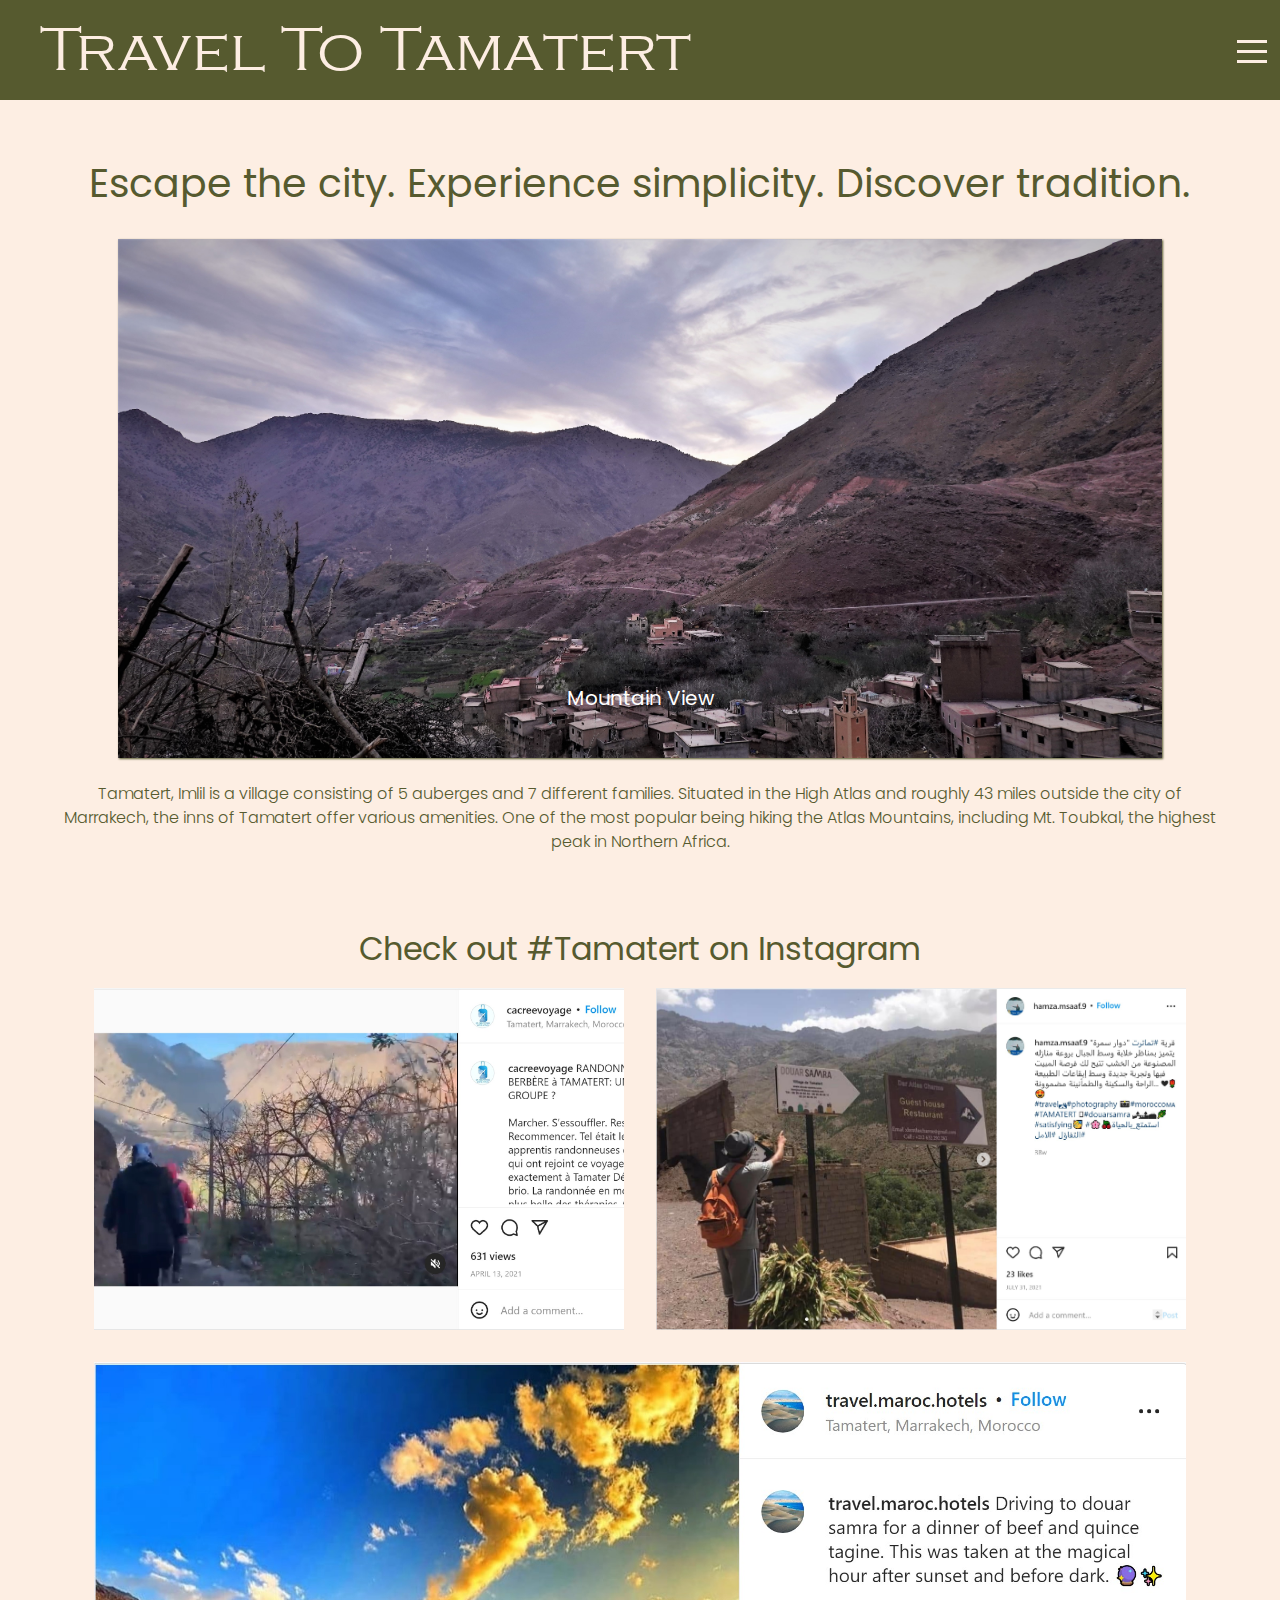
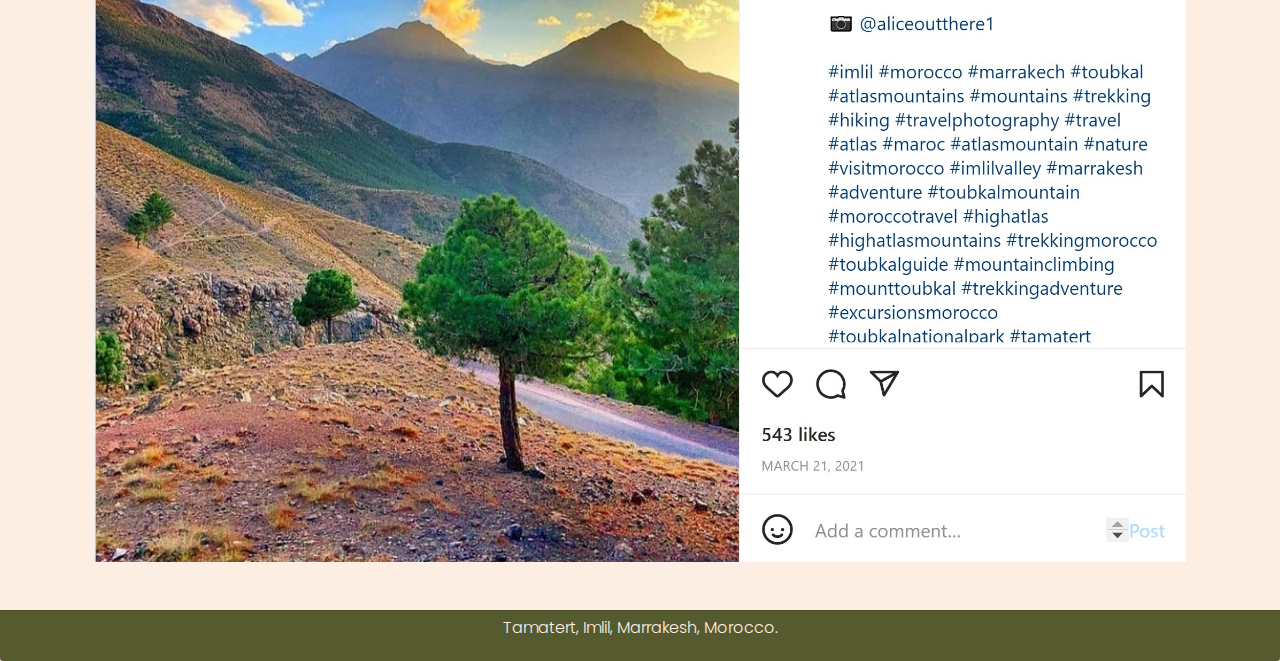
==== commit 09ed03d2: "updates" ====
--- a/index.html
+++ b/index.html
@@ -22,27 +22,47 @@
         <nav id="rightmenu" class="navbar-brand">
           <div class="innertube">
             <div class="logo-image-sidebar">
-              <img src="imgs/round-1-2.png" alt="Tamatert, Morocco. Logo">
+              <img src="imgs/FINAL-LOGO.png" alt="Tamatert, Morocco. Logo">
             </div>
             <ul>
               <li><a id="home" class="side-bar-link" href="index.html#home">Home</a></li>
-              <li><a id="about" class="side-bar-link has-submenu" href="about.html#about">About Tamatert</a>
-                <ul class="submenu collapse">
-                  <li><a class="nav-link" href="#">Submenu item 1 </a></li>
-                </ul>
+              <li>
+                <div style="display: flex; flex-direction: row; justify-content: space-between;">
+                  <a id="about" class="side-bar-link" href="about.html#about">About</a>
+                  <button id="dropdown-btn-0">
+                    <svg id="drop-icon-0" viewBox="0 0 320 512" title="angle-down" >
+                      <path d="M143 352.3L7 216.3c-9.4-9.4-9.4-24.6 0-33.9l22.6-22.6c9.4-9.4 24.6-9.4 33.9 0l96.4 96.4 96.4-96.4c9.4-9.4 24.6-9.4 33.9 0l22.6 22.6c9.4 9.4 9.4 24.6 0 33.9l-136 136c-9.2 9.4-24.4 9.4-33.8 0z" />
+                    </svg>
+                  </button>
+                </div>
+                <div id="dropdown-container-0">
+                  <ul>
+                    <li><a class="drop-link" href="solstice.html">Tamatert Solstice</a></li>
+                  </ul>
+                </div>
               </li>
-              <li><a id="inns" class="side-bar-link has-submenu" href="auberges.html#inns">The Auberges</a>
-                <ul class="submenu collapse">
-                  <li><a class="nav-link" href="inns/atlas.html">Atlas Tamatert</a></li>
-                  <li><a class="nav-link" href="inns/dourr.html">Dourr Samra </a></li>
-                  <li><a class="nav-link" href="inns/hiba.html">Hiba Lodge </a></li>
-                  <li><a class="nav-link" href="inns/jardins.html">Les Jardins du Toubkal </a></li>
-                  <li><a class="nav-link" href="inns/kasbah.html">Kasbah Imlil </a></li>
-                </ul>
+              <li>
+                <div style="display: flex; flex-direction: row; justify-content: space-between;">
+                  <a id="inns" class="side-bar-link" href="auberges.html#inns">Auberges</a>
+                  <button id="dropdown-btn-1">
+                    <svg id="drop-icon" viewBox="0 0 320 512" title="angle-down" >
+                      <path d="M143 352.3L7 216.3c-9.4-9.4-9.4-24.6 0-33.9l22.6-22.6c9.4-9.4 24.6-9.4 33.9 0l96.4 96.4 96.4-96.4c9.4-9.4 24.6-9.4 33.9 0l22.6 22.6c9.4 9.4 9.4 24.6 0 33.9l-136 136c-9.2 9.4-24.4 9.4-33.8 0z" />
+                    </svg>
+                  </button>
+                </div>
+                <div id="dropdown-container-1">
+                  <ul>
+                    <li><a class="drop-link" href="atlas.html">Atlas Tamatert</a></li>
+                    <li><a class="drop-link" href="dourr.html">Douar Samra </a></li>
+                    <li><a class="drop-link" href="hiba.html">Hiba Lodge </a></li>
+                    <li><a class="drop-link" href="jardins.html">Les Jardins du Toubkal </a></li>
+                    <li><a class="drop-link" href="kasbah.html">Kasbah Imlil </a></li>
+                  </ul>
+                </div>                
               </li>
               <li><a id="reviews" class="side-bar-link" href="guestbook.html#reviews">The Guest Book</a></li>
               <li><a id="loc" class="side-bar-link" href="location.html#loc">Location</a></li>
-              <li><a id="gal" class="side-bar-link" href="gallery.html#gal">Gallery</a></li>
+              <li><a id="gal" class="side-bar-link" style="padding-bottom: 70px;" href="gallery.html#gal">Gallery</a></li>
             </ul>
           </div>
         </nav>
@@ -96,9 +116,9 @@
                 <!-- Carousel wrapper -->
 
                <div class="side-text-home">
-                <p>Tamatert, Imlil is a village consisting of 5 auberges, owned by 7 different families.
-                   By the mountains of the High Atlas and roughly 43 miles outside the city of Marrakech, Imlil and its inns offer various amenities. 
-                   One of the most popular offers is hiking the Atlas Mountains, including Mt. Toubkal.
+                <p>Tamatert, Imlil is a village consisting of 5 auberges and 7 different families.
+                   Situated in the High Atlas and roughly 43 miles outside the city of Marrakech, the inns of Tamatert offer various amenities. 
+                   One of the most popular being hiking the Atlas Mountains, including Mt. Toubkal, the highest peak in Northern Africa.
                 </p>
               </div> 
             </div> 
@@ -107,17 +127,85 @@
 
             <div class="innertube" style="margin-top:24px">
               <h2>Check out #Tamatert on Instagram</h2>
-              <div class="gallery">
-                <div class="gallery-item" tabindex="0">
-                  <blockquote class="instagram-media post-border" data-instgrm-captioned data-instgrm-permalink="https://www.instagram.com/p/CSAbs4HIetr/?utm_source=ig_embed&amp;utm_campaign=loading" data-instgrm-version="14"><div style="padding:16px;"><a href="https://www.instagram.com/p/CSAbs4HIetr/?utm_source=ig_embed&amp;utm_campaign=loading" style=" background:#FFFFFF; line-height:0; padding:0 0; text-align:center; text-decoration:none; width:100%;" target="_blank"> <div style=" display: flex; flex-direction: row; align-items: center;"> <div style="background-color: #F4F4F4; border-radius: 50%; flex-grow: 0; height: 40px; margin-right: 14px; width: 40px;"></div> <div style="display: flex; flex-direction: column; flex-grow: 1; justify-content: center;"> <div style=" background-color: #F4F4F4; border-radius: 4px; flex-grow: 0; height: 14px; margin-bottom: 6px; width: 100px;"></div> <div style=" background-color: #F4F4F4; border-radius: 4px; flex-grow: 0; height: 14px; width: 60px;"></div></div></div><div style="padding: 19% 0;"></div> <div style="display:block; height:50px; margin:0 auto 12px; width:50px;"><svg width="50px" height="50px" viewBox="0 0 60 60" version="1.1" xmlns="https://www.w3.org/2000/svg" xmlns:xlink="https://www.w3.org/1999/xlink"><g stroke="none" stroke-width="1" fill="none" fill-rule="evenodd"><g transform="translate(-511.000000, -20.000000)" fill="#000000"><g><path d="M556.869,30.41 C554.814,30.41 553.148,32.076 553.148,34.131 C553.148,36.186 554.814,37.852 556.869,37.852 C558.924,37.852 560.59,36.186 560.59,34.131 C560.59,32.076 558.924,30.41 556.869,30.41 M541,60.657 C535.114,60.657 530.342,55.887 530.342,50 C530.342,44.114 535.114,39.342 541,39.342 C546.887,39.342 551.658,44.114 551.658,50 C551.658,55.887 546.887,60.657 541,60.657 M541,33.886 C532.1,33.886 524.886,41.1 524.886,50 C524.886,58.899 532.1,66.113 541,66.113 C549.9,66.113 557.115,58.899 557.115,50 C557.115,41.1 549.9,33.886 541,33.886 M565.378,62.101 C565.244,65.022 564.756,66.606 564.346,67.663 C563.803,69.06 563.154,70.057 562.106,71.106 C561.058,72.155 560.06,72.803 558.662,73.347 C557.607,73.757 556.021,74.244 553.102,74.378 C549.944,74.521 548.997,74.552 541,74.552 C533.003,74.552 532.056,74.521 528.898,74.378 C525.979,74.244 524.393,73.757 523.338,73.347 C521.94,72.803 520.942,72.155 519.894,71.106 C518.846,70.057 518.197,69.06 517.654,67.663 C517.244,66.606 516.755,65.022 516.623,62.101 C516.479,58.943 516.448,57.996 516.448,50 C516.448,42.003 516.479,41.056 516.623,37.899 C516.755,34.978 517.244,33.391 517.654,32.338 C518.197,30.938 518.846,29.942 519.894,28.894 C520.942,27.846 521.94,27.196 523.338,26.654 C524.393,26.244 525.979,25.756 528.898,25.623 C532.057,25.479 533.004,25.448 541,25.448 C548.997,25.448 549.943,25.479 553.102,25.623 C556.021,25.756 557.607,26.244 558.662,26.654 C560.06,27.196 561.058,27.846 562.106,28.894 C563.154,29.942 563.803,30.938 564.346,32.338 C564.756,33.391 565.244,34.978 565.378,37.899 C565.522,41.056 565.552,42.003 565.552,50 C565.552,57.996 565.522,58.943 565.378,62.101 M570.82,37.631 C570.674,34.438 570.167,32.258 569.425,30.349 C568.659,28.377 567.633,26.702 565.965,25.035 C564.297,23.368 562.623,22.342 560.652,21.575 C558.743,20.834 556.562,20.326 553.369,20.18 C550.169,20.033 549.148,20 541,20 C532.853,20 531.831,20.033 528.631,20.18 C525.438,20.326 523.257,20.834 521.349,21.575 C519.376,22.342 517.703,23.368 516.035,25.035 C514.368,26.702 513.342,28.377 512.574,30.349 C511.834,32.258 511.326,34.438 511.181,37.631 C511.035,40.831 511,41.851 511,50 C511,58.147 511.035,59.17 511.181,62.369 C511.326,65.562 511.834,67.743 512.574,69.651 C513.342,71.625 514.368,73.296 516.035,74.965 C517.703,76.634 519.376,77.658 521.349,78.425 C523.257,79.167 525.438,79.673 528.631,79.82 C531.831,79.965 532.853,80.001 541,80.001 C549.148,80.001 550.169,79.965 553.369,79.82 C556.562,79.673 558.743,79.167 560.652,78.425 C562.623,77.658 564.297,76.634 565.965,74.965 C567.633,73.296 568.659,71.625 569.425,69.651 C570.167,67.743 570.674,65.562 570.82,62.369 C570.966,59.17 571,58.147 571,50 C571,41.851 570.966,40.831 570.82,37.631"></path></g></g></g></svg></div><div style="padding-top: 8px;"> <div style=" color:#3897f0; font-family:Arial,sans-serif; font-size:14px; font-style:normal; font-weight:550; line-height:18px;">View this post on Instagram</div></div><div style="padding: 12.5% 0;"></div> <div style="display: flex; flex-direction: row; margin-bottom: 14px; align-items: center;"><div> <div style="background-color: #F4F4F4; border-radius: 50%; height: 12.5px; width: 12.5px; transform: translateX(0px) translateY(7px);"></div> <div style="background-color: #F4F4F4; height: 12.5px; transform: rotate(-45deg) translateX(3px) translateY(1px); width: 12.5px; flex-grow: 0; margin-right: 14px; margin-left: 2px;"></div> <div style="background-color: #F4F4F4; border-radius: 50%; height: 12.5px; width: 12.5px; transform: translateX(9px) translateY(-18px);"></div></div><div style="margin-left: 8px;"> <div style=" background-color: #F4F4F4; border-radius: 50%; flex-grow: 0; height: 20px; width: 20px;"></div> <div style=" width: 0; height: 0; border-top: 2px solid transparent; border-left: 6px solid #f4f4f4; border-bottom: 2px solid transparent; transform: translateX(16px) translateY(-4px) rotate(30deg)"></div></div><div style="margin-left: auto;"> <div style=" width: 0px; border-top: 8px solid #F4F4F4; border-right: 8px solid transparent; transform: translateY(16px);"></div> <div style=" background-color: #F4F4F4; flex-grow: 0; height: 12px; width: 16px; transform: translateY(-4px);"></div> <div style=" width: 0; height: 0; border-top: 8px solid #F4F4F4; border-left: 8px solid transparent; transform: translateY(-4px) translateX(8px);"></div></div></div> <div style="display: flex; flex-direction: column; flex-grow: 1; justify-content: center; margin-bottom: 24px;"> <div style=" background-color: #F4F4F4; border-radius: 4px; flex-grow: 0; height: 14px; margin-bottom: 6px; width: 224px;"></div> <div style=" background-color: #F4F4F4; border-radius: 4px; flex-grow: 0; height: 14px; width: 144px;"></div></div></a><p style=" color:#c9c8cd; font-family:Arial,sans-serif; font-size:14px; line-height:17px; margin-bottom:0; margin-top:8px; overflow:hidden; padding:8px 0 7px; text-align:center; text-overflow:ellipsis; white-space:nowrap;"><a href="https://www.instagram.com/p/CSAbs4HIetr/?utm_source=ig_embed&amp;utm_campaign=loading" style=" color:#c9c8cd; font-family:Arial,sans-serif; font-size:14px; font-style:normal; font-weight:normal; line-height:17px; text-decoration:none;" target="_blank">A post shared by Hamza M&#39;saaf (@hamza.msaaf.9)</a></p></div></blockquote>
-                </div> 
-                <div class="gallery-item" tabindex="0">
-                  <blockquote class="instagram-media post-border" data-instgrm-captioned data-instgrm-permalink="https://www.instagram.com/p/CNnG8CsFak6/?utm_source=ig_embed&amp;utm_campaign=loading" data-instgrm-version="14"><div style="padding:16px;"> <a href="https://www.instagram.com/p/CNnG8CsFak6/?utm_source=ig_embed&amp;utm_campaign=loading" style=" background:#FFFFFF; line-height:0; padding:0 0; text-align:center; text-decoration:none; width:100%;" target="_blank"> <div style=" display: flex; flex-direction: row; align-items: center;"> <div style="background-color: #F4F4F4; border-radius: 50%; flex-grow: 0; height: 40px; margin-right: 14px; width: 40px;"></div> <div style="display: flex; flex-direction: column; flex-grow: 1; justify-content: center;"> <div style=" background-color: #F4F4F4; border-radius: 4px; flex-grow: 0; height: 14px; margin-bottom: 6px; width: 100px;"></div> <div style=" background-color: #F4F4F4; border-radius: 4px; flex-grow: 0; height: 14px; width: 60px;"></div></div></div><div style="padding: 19% 0;"></div> <div style="display:block; height:50px; margin:0 auto 12px; width:50px;"><svg width="50px" height="50px" viewBox="0 0 60 60" version="1.1" xmlns="https://www.w3.org/2000/svg" xmlns:xlink="https://www.w3.org/1999/xlink"><g stroke="none" stroke-width="1" fill="none" fill-rule="evenodd"><g transform="translate(-511.000000, -20.000000)" fill="#000000"><g><path d="M556.869,30.41 C554.814,30.41 553.148,32.076 553.148,34.131 C553.148,36.186 554.814,37.852 556.869,37.852 C558.924,37.852 560.59,36.186 560.59,34.131 C560.59,32.076 558.924,30.41 556.869,30.41 M541,60.657 C535.114,60.657 530.342,55.887 530.342,50 C530.342,44.114 535.114,39.342 541,39.342 C546.887,39.342 551.658,44.114 551.658,50 C551.658,55.887 546.887,60.657 541,60.657 M541,33.886 C532.1,33.886 524.886,41.1 524.886,50 C524.886,58.899 532.1,66.113 541,66.113 C549.9,66.113 557.115,58.899 557.115,50 C557.115,41.1 549.9,33.886 541,33.886 M565.378,62.101 C565.244,65.022 564.756,66.606 564.346,67.663 C563.803,69.06 563.154,70.057 562.106,71.106 C561.058,72.155 560.06,72.803 558.662,73.347 C557.607,73.757 556.021,74.244 553.102,74.378 C549.944,74.521 548.997,74.552 541,74.552 C533.003,74.552 532.056,74.521 528.898,74.378 C525.979,74.244 524.393,73.757 523.338,73.347 C521.94,72.803 520.942,72.155 519.894,71.106 C518.846,70.057 518.197,69.06 517.654,67.663 C517.244,66.606 516.755,65.022 516.623,62.101 C516.479,58.943 516.448,57.996 516.448,50 C516.448,42.003 516.479,41.056 516.623,37.899 C516.755,34.978 517.244,33.391 517.654,32.338 C518.197,30.938 518.846,29.942 519.894,28.894 C520.942,27.846 521.94,27.196 523.338,26.654 C524.393,26.244 525.979,25.756 528.898,25.623 C532.057,25.479 533.004,25.448 541,25.448 C548.997,25.448 549.943,25.479 553.102,25.623 C556.021,25.756 557.607,26.244 558.662,26.654 C560.06,27.196 561.058,27.846 562.106,28.894 C563.154,29.942 563.803,30.938 564.346,32.338 C564.756,33.391 565.244,34.978 565.378,37.899 C565.522,41.056 565.552,42.003 565.552,50 C565.552,57.996 565.522,58.943 565.378,62.101 M570.82,37.631 C570.674,34.438 570.167,32.258 569.425,30.349 C568.659,28.377 567.633,26.702 565.965,25.035 C564.297,23.368 562.623,22.342 560.652,21.575 C558.743,20.834 556.562,20.326 553.369,20.18 C550.169,20.033 549.148,20 541,20 C532.853,20 531.831,20.033 528.631,20.18 C525.438,20.326 523.257,20.834 521.349,21.575 C519.376,22.342 517.703,23.368 516.035,25.035 C514.368,26.702 513.342,28.377 512.574,30.349 C511.834,32.258 511.326,34.438 511.181,37.631 C511.035,40.831 511,41.851 511,50 C511,58.147 511.035,59.17 511.181,62.369 C511.326,65.562 511.834,67.743 512.574,69.651 C513.342,71.625 514.368,73.296 516.035,74.965 C517.703,76.634 519.376,77.658 521.349,78.425 C523.257,79.167 525.438,79.673 528.631,79.82 C531.831,79.965 532.853,80.001 541,80.001 C549.148,80.001 550.169,79.965 553.369,79.82 C556.562,79.673 558.743,79.167 560.652,78.425 C562.623,77.658 564.297,76.634 565.965,74.965 C567.633,73.296 568.659,71.625 569.425,69.651 C570.167,67.743 570.674,65.562 570.82,62.369 C570.966,59.17 571,58.147 571,50 C571,41.851 570.966,40.831 570.82,37.631"></path></g></g></g></svg></div><div style="padding-top: 8px;"> <div style=" color:#3897f0; font-family:Arial,sans-serif; font-size:14px; font-style:normal; font-weight:550; line-height:18px;">View this post on Instagram</div></div><div style="padding: 12.5% 0;"></div> <div style="display: flex; flex-direction: row; margin-bottom: 14px; align-items: center;"><div> <div style="background-color: #F4F4F4; border-radius: 50%; height: 12.5px; width: 12.5px; transform: translateX(0px) translateY(7px);"></div> <div style="background-color: #F4F4F4; height: 12.5px; transform: rotate(-45deg) translateX(3px) translateY(1px); width: 12.5px; flex-grow: 0; margin-right: 14px; margin-left: 2px;"></div> <div style="background-color: #F4F4F4; border-radius: 50%; height: 12.5px; width: 12.5px; transform: translateX(9px) translateY(-18px);"></div></div><div style="margin-left: 8px;"> <div style=" background-color: #F4F4F4; border-radius: 50%; flex-grow: 0; height: 20px; width: 20px;"></div> <div style=" width: 0; height: 0; border-top: 2px solid transparent; border-left: 6px solid #f4f4f4; border-bottom: 2px solid transparent; transform: translateX(16px) translateY(-4px) rotate(30deg)"></div></div><div style="margin-left: auto;"> <div style=" width: 0px; border-top: 8px solid #F4F4F4; border-right: 8px solid transparent; transform: translateY(16px);"></div> <div style=" background-color: #F4F4F4; flex-grow: 0; height: 12px; width: 16px; transform: translateY(-4px);"></div> <div style=" width: 0; height: 0; border-top: 8px solid #F4F4F4; border-left: 8px solid transparent; transform: translateY(-4px) translateX(8px);"></div></div></div> <div style="display: flex; flex-direction: column; flex-grow: 1; justify-content: center; margin-bottom: 24px;"> <div style=" background-color: #F4F4F4; border-radius: 4px; flex-grow: 0; height: 14px; margin-bottom: 6px; width: 224px;"></div> <div style=" background-color: #F4F4F4; border-radius: 4px; flex-grow: 0; height: 14px; width: 144px;"></div></div></a><p style=" color:#c9c8cd; font-family:Arial,sans-serif; font-size:14px; line-height:17px; margin-bottom:0; margin-top:8px; overflow:hidden; padding:8px 0 7px; text-align:center; text-overflow:ellipsis; white-space:nowrap;"><a href="https://www.instagram.com/p/CNnG8CsFak6/?utm_source=ig_embed&amp;utm_campaign=loading" style=" color:#c9c8cd; font-family:Arial,sans-serif; font-size:14px; font-style:normal; font-weight:normal; line-height:17px; text-decoration:none;" target="_blank">A post shared by Ça crée voyage , Sacré voyage (@cacreevoyage)</a></p></div></blockquote> 
-                </div> 
-                <div class="gallery-item" tabindex="0">
-                  <blockquote class="instagram-media post-border" data-instgrm-captioned data-instgrm-permalink="https://www.instagram.com/p/CMrdXP6szOL/?utm_source=ig_embed&amp;utm_campaign=loading" data-instgrm-version="14"><div style="padding:16px;"> <a href="https://www.instagram.com/p/CMrdXP6szOL/?utm_source=ig_embed&amp;utm_campaign=loading" style=" background:#FFFFFF; line-height:0; padding:0 0; text-align:center; text-decoration:none; width:100%;" target="_blank"> <div style=" display: flex; flex-direction: row; align-items: center;"> <div style="background-color: #F4F4F4; border-radius: 50%; flex-grow: 0; height: 40px; margin-right: 14px; width: 40px;"></div> <div style="display: flex; flex-direction: column; flex-grow: 1; justify-content: center;"> <div style=" background-color: #F4F4F4; border-radius: 4px; flex-grow: 0; height: 14px; margin-bottom: 6px; width: 100px;"></div> <div style=" background-color: #F4F4F4; border-radius: 4px; flex-grow: 0; height: 14px; width: 60px;"></div></div></div><div style="padding: 19% 0;"></div> <div style="display:block; height:50px; margin:0 auto 12px; width:50px;"><svg width="50px" height="50px" viewBox="0 0 60 60" version="1.1" xmlns="https://www.w3.org/2000/svg" xmlns:xlink="https://www.w3.org/1999/xlink"><g stroke="none" stroke-width="1" fill="none" fill-rule="evenodd"><g transform="translate(-511.000000, -20.000000)" fill="#000000"><g><path d="M556.869,30.41 C554.814,30.41 553.148,32.076 553.148,34.131 C553.148,36.186 554.814,37.852 556.869,37.852 C558.924,37.852 560.59,36.186 560.59,34.131 C560.59,32.076 558.924,30.41 556.869,30.41 M541,60.657 C535.114,60.657 530.342,55.887 530.342,50 C530.342,44.114 535.114,39.342 541,39.342 C546.887,39.342 551.658,44.114 551.658,50 C551.658,55.887 546.887,60.657 541,60.657 M541,33.886 C532.1,33.886 524.886,41.1 524.886,50 C524.886,58.899 532.1,66.113 541,66.113 C549.9,66.113 557.115,58.899 557.115,50 C557.115,41.1 549.9,33.886 541,33.886 M565.378,62.101 C565.244,65.022 564.756,66.606 564.346,67.663 C563.803,69.06 563.154,70.057 562.106,71.106 C561.058,72.155 560.06,72.803 558.662,73.347 C557.607,73.757 556.021,74.244 553.102,74.378 C549.944,74.521 548.997,74.552 541,74.552 C533.003,74.552 532.056,74.521 528.898,74.378 C525.979,74.244 524.393,73.757 523.338,73.347 C521.94,72.803 520.942,72.155 519.894,71.106 C518.846,70.057 518.197,69.06 517.654,67.663 C517.244,66.606 516.755,65.022 516.623,62.101 C516.479,58.943 516.448,57.996 516.448,50 C516.448,42.003 516.479,41.056 516.623,37.899 C516.755,34.978 517.244,33.391 517.654,32.338 C518.197,30.938 518.846,29.942 519.894,28.894 C520.942,27.846 521.94,27.196 523.338,26.654 C524.393,26.244 525.979,25.756 528.898,25.623 C532.057,25.479 533.004,25.448 541,25.448 C548.997,25.448 549.943,25.479 553.102,25.623 C556.021,25.756 557.607,26.244 558.662,26.654 C560.06,27.196 561.058,27.846 562.106,28.894 C563.154,29.942 563.803,30.938 564.346,32.338 C564.756,33.391 565.244,34.978 565.378,37.899 C565.522,41.056 565.552,42.003 565.552,50 C565.552,57.996 565.522,58.943 565.378,62.101 M570.82,37.631 C570.674,34.438 570.167,32.258 569.425,30.349 C568.659,28.377 567.633,26.702 565.965,25.035 C564.297,23.368 562.623,22.342 560.652,21.575 C558.743,20.834 556.562,20.326 553.369,20.18 C550.169,20.033 549.148,20 541,20 C532.853,20 531.831,20.033 528.631,20.18 C525.438,20.326 523.257,20.834 521.349,21.575 C519.376,22.342 517.703,23.368 516.035,25.035 C514.368,26.702 513.342,28.377 512.574,30.349 C511.834,32.258 511.326,34.438 511.181,37.631 C511.035,40.831 511,41.851 511,50 C511,58.147 511.035,59.17 511.181,62.369 C511.326,65.562 511.834,67.743 512.574,69.651 C513.342,71.625 514.368,73.296 516.035,74.965 C517.703,76.634 519.376,77.658 521.349,78.425 C523.257,79.167 525.438,79.673 528.631,79.82 C531.831,79.965 532.853,80.001 541,80.001 C549.148,80.001 550.169,79.965 553.369,79.82 C556.562,79.673 558.743,79.167 560.652,78.425 C562.623,77.658 564.297,76.634 565.965,74.965 C567.633,73.296 568.659,71.625 569.425,69.651 C570.167,67.743 570.674,65.562 570.82,62.369 C570.966,59.17 571,58.147 571,50 C571,41.851 570.966,40.831 570.82,37.631"></path></g></g></g></svg></div><div style="padding-top: 8px;"> <div style=" color:#3897f0; font-family:Arial,sans-serif; font-size:14px; font-style:normal; font-weight:550; line-height:18px;">View this post on Instagram</div></div><div style="padding: 12.5% 0;"></div> <div style="display: flex; flex-direction: row; margin-bottom: 14px; align-items: center;"><div> <div style="background-color: #F4F4F4; border-radius: 50%; height: 12.5px; width: 12.5px; transform: translateX(0px) translateY(7px);"></div> <div style="background-color: #F4F4F4; height: 12.5px; transform: rotate(-45deg) translateX(3px) translateY(1px); width: 12.5px; flex-grow: 0; margin-right: 14px; margin-left: 2px;"></div> <div style="background-color: #F4F4F4; border-radius: 50%; height: 12.5px; width: 12.5px; transform: translateX(9px) translateY(-18px);"></div></div><div style="margin-left: 8px;"> <div style=" background-color: #F4F4F4; border-radius: 50%; flex-grow: 0; height: 20px; width: 20px;"></div> <div style=" width: 0; height: 0; border-top: 2px solid transparent; border-left: 6px solid #f4f4f4; border-bottom: 2px solid transparent; transform: translateX(16px) translateY(-4px) rotate(30deg)"></div></div><div style="margin-left: auto;"> <div style=" width: 0px; border-top: 8px solid #F4F4F4; border-right: 8px solid transparent; transform: translateY(16px);"></div> <div style=" background-color: #F4F4F4; flex-grow: 0; height: 12px; width: 16px; transform: translateY(-4px);"></div> <div style=" width: 0; height: 0; border-top: 8px solid #F4F4F4; border-left: 8px solid transparent; transform: translateY(-4px) translateX(8px);"></div></div></div> <div style="display: flex; flex-direction: column; flex-grow: 1; justify-content: center; margin-bottom: 24px;"> <div style=" background-color: #F4F4F4; border-radius: 4px; flex-grow: 0; height: 14px; margin-bottom: 6px; width: 224px;"></div> <div style=" background-color: #F4F4F4; border-radius: 4px; flex-grow: 0; height: 14px; width: 144px;"></div></div></a><p style=" color:#c9c8cd; font-family:Arial,sans-serif; font-size:14px; line-height:17px; margin-bottom:0; margin-top:8px; overflow:hidden; padding:8px 0 7px; text-align:center; text-overflow:ellipsis; white-space:nowrap;"><a href="https://www.instagram.com/p/CMrdXP6szOL/?utm_source=ig_embed&amp;utm_campaign=loading" style=" color:#c9c8cd; font-family:Arial,sans-serif; font-size:14px; font-style:normal; font-weight:normal; line-height:17px; text-decoration:none;" target="_blank">A post shared by Cities of morocco🏞🤝🇲🇦 (@travel.maroc.hotels)</a></p></div></blockquote>
-                </div> 
-              </div>
+                <div class="container">
+                  <div class="gallery">
+              
+                    <div class="gallery-item" tabindex="0">
+              
+                      <a href="https://www.instagram.com/p/CNnG8CsFak6/?utm_source=ig_embed&amp;utm_campaign=loading">
+                        <img src="imgs/vidpost2.jpg" class="gallery-image" alt="">
+
+                        <div class="gallery-item-info">
+                
+                          <ul>
+                            <li><span class="visually-hidden">Likes:</span><svg style="color: white;" viewBox="0 0 512 512" width="100" title="heart">
+                              <path d="M462.3 62.6C407.5 15.9 326 24.3 275.7 76.2L256 96.5l-19.7-20.3C186.1 24.3 104.5 15.9 49.7 62.6c-62.8 53.6-66.1 149.8-9.9 207.9l193.5 199.8c12.5 12.9 32.8 12.9 45.3 0l193.5-199.8c56.3-58.1 53-154.3-9.8-207.9z" />
+                            </svg> 64</li>
+                            <li><span class="visually-hidden">Comments:</span><svg viewBox="0 0 512 512" width="100" title="comment">
+                              <path d="M256 32C114.6 32 0 125.1 0 240c0 49.6 21.4 95 57 130.7C44.5 421.1 2.7 466 2.2 466.5c-2.2 2.3-2.8 5.7-1.5 8.7S4.8 480 8 480c66.3 0 116-31.8 140.6-51.4 32.7 12.3 69 19.4 107.4 19.4 141.4 0 256-93.1 256-208S397.4 32 256 32z" />
+                            </svg> 0</li>
+                          </ul>
+                
+                        </div>
+                      </a>
+                      
+              
+                    </div>
+              
+                    <div class="gallery-item" tabindex="0">
+              
+                      <a href="https://www.instagram.com/p/CSAbs4HIetr/?utm_source=ig_embed&amp;utm_campaign=loading">
+                        <img src="imgs/post1.jpg" class="gallery-image" alt="">
+              
+                        <div class="gallery-item-info">
+                
+                          <ul>
+                            <li><span class="visually-hidden">Likes:</span><svg style="color: white;" viewBox="0 0 512 512" width="100" title="heart">
+                              <path d="M462.3 62.6C407.5 15.9 326 24.3 275.7 76.2L256 96.5l-19.7-20.3C186.1 24.3 104.5 15.9 49.7 62.6c-62.8 53.6-66.1 149.8-9.9 207.9l193.5 199.8c12.5 12.9 32.8 12.9 45.3 0l193.5-199.8c56.3-58.1 53-154.3-9.8-207.9z" />
+                            </svg> 23</li>
+                            <li><span class="visually-hidden">Comments:</span><svg viewBox="0 0 512 512" width="100" title="comment">
+                              <path d="M256 32C114.6 32 0 125.1 0 240c0 49.6 21.4 95 57 130.7C44.5 421.1 2.7 466 2.2 466.5c-2.2 2.3-2.8 5.7-1.5 8.7S4.8 480 8 480c66.3 0 116-31.8 140.6-51.4 32.7 12.3 69 19.4 107.4 19.4 141.4 0 256-93.1 256-208S397.4 32 256 32z" />
+                            </svg> 0</li>
+                          </ul>
+                
+                        </div>
+                      </a>
+                      
+              
+                    </div>
+              
+                    <div class="gallery-item" tabindex="0">
+              
+                      <a href="https://www.instagram.com/p/CMrdXP6szOL/?utm_source=ig_embed&amp;utm_campaign=loading">
+                        <img src="imgs/post3.jpg" class="gallery-image" alt="">
+              
+                        <div class="gallery-item-type">
+                
+                          <span class="visually-hidden">Gallery</span><i class="fas fa-clone" aria-hidden="true"></i>
+                
+                        </div>
+                
+                        <div class="gallery-item-info">
+                
+                          <ul>
+                            <li><span class="visually-hidden">Likes:</span><svg style="color: white;" viewBox="0 0 512 512" width="100" title="heart">
+                              <path d="M462.3 62.6C407.5 15.9 326 24.3 275.7 76.2L256 96.5l-19.7-20.3C186.1 24.3 104.5 15.9 49.7 62.6c-62.8 53.6-66.1 149.8-9.9 207.9l193.5 199.8c12.5 12.9 32.8 12.9 45.3 0l193.5-199.8c56.3-58.1 53-154.3-9.8-207.9z" />
+                            </svg> 534</li>
+                            <li><span class="visually-hidden">Comments:</span><svg viewBox="0 0 512 512" width="100" title="comment">
+                              <path d="M256 32C114.6 32 0 125.1 0 240c0 49.6 21.4 95 57 130.7C44.5 421.1 2.7 466 2.2 466.5c-2.2 2.3-2.8 5.7-1.5 8.7S4.8 480 8 480c66.3 0 116-31.8 140.6-51.4 32.7 12.3 69 19.4 107.4 19.4 141.4 0 256-93.1 256-208S397.4 32 256 32z" />
+                            </svg> 0</li>
+                          </ul>
+
+                        </div>  
+                      </a>
+                      
+                    </div>
+
+              
+                  </div>
+                  <!-- End of gallery -->
+
+                  <div class="loader"></div>
             </div>
             <!--close gallery -->
           
@@ -137,32 +225,59 @@
   </main>
   <script type="text/javascript" src="script.js"></script>
   <script>
-    document.addEventListener("DOMContentLoaded", function(){
-  document.querySelectorAll('.sidebar .side-bar-link').forEach(function(element){
-    
-    element.addEventListener('click', function (e) {
-
-      let nextEl = element.nextElementSibling;
-      let parentEl  = element.parentElement;	
-
-        if(nextEl) {
-            e.preventDefault();	
-            let mycollapse = new bootstrap.Collapse(nextEl);
-            
-            if(nextEl.classList.contains('show')){
-              mycollapse.hide();
-            } else {
-                mycollapse.show();
-                // find other submenus with class=show
-                var opened_submenu = parentEl.parentElement.querySelector('.submenu.show');
-                // if it exists, then close all of them
-                if(opened_submenu){
-                  new bootstrap.Collapse(opened_submenu);
+      document.addEventListener("DOMContentLoaded", function(){
+      document.querySelectorAll('.sidebar .side-bar-link').forEach(function(element){
+        
+        element.addEventListener('click', function (e) {
+
+          let nextEl = element.nextElementSibling;
+          let parentEl  = element.parentElement;	
+
+            if(nextEl) {
+                e.preventDefault();	
+                let mycollapse = new bootstrap.Collapse(nextEl);
+                
+                if(nextEl.classList.contains('show')){
+                  mycollapse.hide();
+                } else {
+                    mycollapse.show();
+                    // find other submenus with class=show
+                    var opened_submenu = parentEl.parentElement.querySelector('.submenu.show');
+                    // if it exists, then close all of them
+                    if(opened_submenu){
+                      new bootstrap.Collapse(opened_submenu);
+                    }
                 }
             }
+        }); // addEventListener
+      }) // forEach
+    }); 
+
+    var dropdownAbout = document.getElementById("dropdown-btn-0");
+    var i;
+
+    dropdownAbout.addEventListener("click", function() {
+        this.classList.toggle("active");
+        var dropdownContent = document.getElementById("dropdown-container-0");
+        if (dropdownContent.style.display === "block") {
+          dropdownContent.style.display = "none";
+        } else {
+          dropdownContent.style.display = "block";
         }
-    }); // addEventListener
-  }) // forEach
-}); 
+      });
+
+    var dropdownInns = document.getElementById("dropdown-btn-1");
+    var i;
+
+    dropdownInns.addEventListener("click", function() {
+        this.classList.toggle("active");
+        var dropdownContent = document.getElementById("dropdown-container-1");
+        if (dropdownContent.style.display === "block") {
+          dropdownContent.style.display = "none";
+        } else {
+          dropdownContent.style.display = "block";
+        }
+      });
+    
   </script>
 </html>--- a/css/style.css
+++ b/css/style.css
@@ -11,8 +11,12 @@
 }
 
 @font-face {
-    font-family: Poppins;
-    src: url(Poppins-BoldItalic.ttf);
+    font-family: Poppins-Reg;
+    src: url(Poppins-Regular.ttf);
+}
+@font-face {
+    font-family: Poppins-Light;
+    src: url(Poppins-Light.ttf);
 }
 
 #header {
@@ -41,6 +45,7 @@
 
 #header h2 {
     color: #FDEEE3;
+    font-family: Poppins-Reg;
     font-size: smaller;
     margin: 0;
     padding-top: 15px;
@@ -79,6 +84,11 @@
 
 }
 
+p {
+    font-family: Poppins-Light;
+    color: #565A2F;
+}
+
 #footer{ 
     clear: left;
     width: 100%;
@@ -98,14 +108,8 @@
     height: 100%;
 }
 
-p {
-    color: #565A2F;
-}
 
 .text-responsive {
     font-size: calc(100% + 1vw + 1vh);
   }
 
-.carousel-caption {
-    font-family: Poppins;
-}--- a/css/home.css
+++ b/css/home.css
@@ -3,7 +3,7 @@
 }
 
 @font-face {
-    font-family: Poppins;
+    font-family: Poppins-Reg;
     src: url(Poppins-Regular.ttf);
 }
 
@@ -22,7 +22,20 @@
 
 .side-text-home h1{
     font-size: calc(70% + 1.5vw + 1vh);
-    font-family: Poppins;
+    font-family: Poppins-Reg;
+}
+
+h2 {
+    font-family: Poppins-Reg;
+    color: #565A2F;
+}
+
+h5 {
+    font-family: Poppins-Reg;
+}
+
+.carousel-caption {
+    font-family: Poppins-Reg;
 }
 
 .main-section {
@@ -43,4 +56,82 @@
 
 div h2 {
     text-align: center;
+}
+
+
+.gallery {
+    display: flex;
+    flex-wrap: wrap;
+    margin: -1rem -1rem;
+    padding-bottom: 3rem;
+}
+
+.gallery-item {
+    position: relative;
+    flex: 1 0 22rem;
+    margin: 1rem;
+    color: #fff;
+    cursor: pointer;
+}
+
+.gallery-item:hover .gallery-item-info,
+.gallery-item:focus .gallery-item-info {
+    display: flex;
+    justify-content: center;
+    align-items: center;
+    position: absolute;
+    top: 0;
+    width: 100%;
+    height: 100%;
+    background-color: rgba(0, 0, 0, 0.3);
+}
+
+.gallery-item-info {
+    display: none;
+}
+
+.gallery-item-info li {
+    display: inline-block;
+    font-size: 1.7rem;
+    font-weight: 600;
+    color: #fff;
+}
+
+.gallery-item-type {
+    position: absolute;
+    top: 1rem;
+    right: 1rem;
+    font-size: 2.5rem;
+    text-shadow: 0.2rem 0.2rem 0.2rem rgba(0, 0, 0, 0.1);
+}
+
+.gallery-image {
+    width: 100%;
+    height: 100%;
+    object-fit: cover;
+}
+
+
+.load {
+    width: 70px;
+    height: 70px;
+    border: 0.6rem solid #999;
+    border-bottom-color: transparent;
+    border-radius: 50%;
+    margin: 0 auto;
+    margin-bottom: 24px;
+    animation: loader 700ms linear infinite;
+}
+
+
+@keyframes loader {
+    to {
+        transform: rotate(360deg);
+    }
+}
+
+svg {
+    height: 40px;
+    width: 40px;
+    fill: #fff;
 }--- a/css/sidebar.css
+++ b/css/sidebar.css
@@ -91,6 +91,8 @@
     display: flex;
     align-content: flex-start;
     justify-content: flex-start;
+    overflow-y: scroll;
+    scrollbar-width: none;
     float: right;
     right: -250px;
     margin-right: 0;
@@ -125,3 +127,84 @@
   color: #565A2F;
   opacity: 75%;
 }
+
+#dropdown-btn-1 {
+  margin-right:4px;
+  text-decoration: none;
+  display: block;
+  border: none;
+  background: none;
+  width:30px;
+  text-align: left;
+  cursor: pointer;
+  outline: none;
+}
+
+#dropdown-container-1 {
+  display: none;
+  background-color: #ab924f;
+  font-size: 15px;
+  padding-left: 8px;
+}
+
+.drop-link {
+  color: #FDEEE3;
+  text-decoration: none;
+  padding:4px;
+  padding-left:20px;
+  display: block;
+  transition: font-size .15s ease-in-out, color .15s ease-in-out,background-color .15s ease-in-out,border-color .15s ease-in-out;
+}
+
+.drop-link:hover{
+  font-size: 17px;
+  color: #fed8af;
+}
+
+#rightmenu::-webkit-scrollbar {
+  display: none;
+}
+
+#drop-icon {
+  width: 30px; height: 30px; fill:#FDEEE3;
+}
+
+#drop-icon:hover {
+  fill:#fed8af;
+}
+
+#drop-icon:active {
+  fill: white;
+}
+
+
+#dropdown-btn-0 {
+  margin-right:4px;
+  text-decoration: none;
+  display: block;
+  border: none;
+  background: none;
+  width:30px;
+  text-align: left;
+  cursor: pointer;
+  outline: none;
+}
+
+#dropdown-container-0 {
+  display: none;
+  background-color: #ab924f;
+  font-size: 15px;
+  padding-left: 8px;
+}
+
+#drop-icon-0 {
+  width: 30px; height: 30px; fill:#FDEEE3;
+}
+
+#drop-icon-0:hover {
+  fill:#fed8af;
+}
+
+#drop-icon-0:active {
+  fill: white;
+}
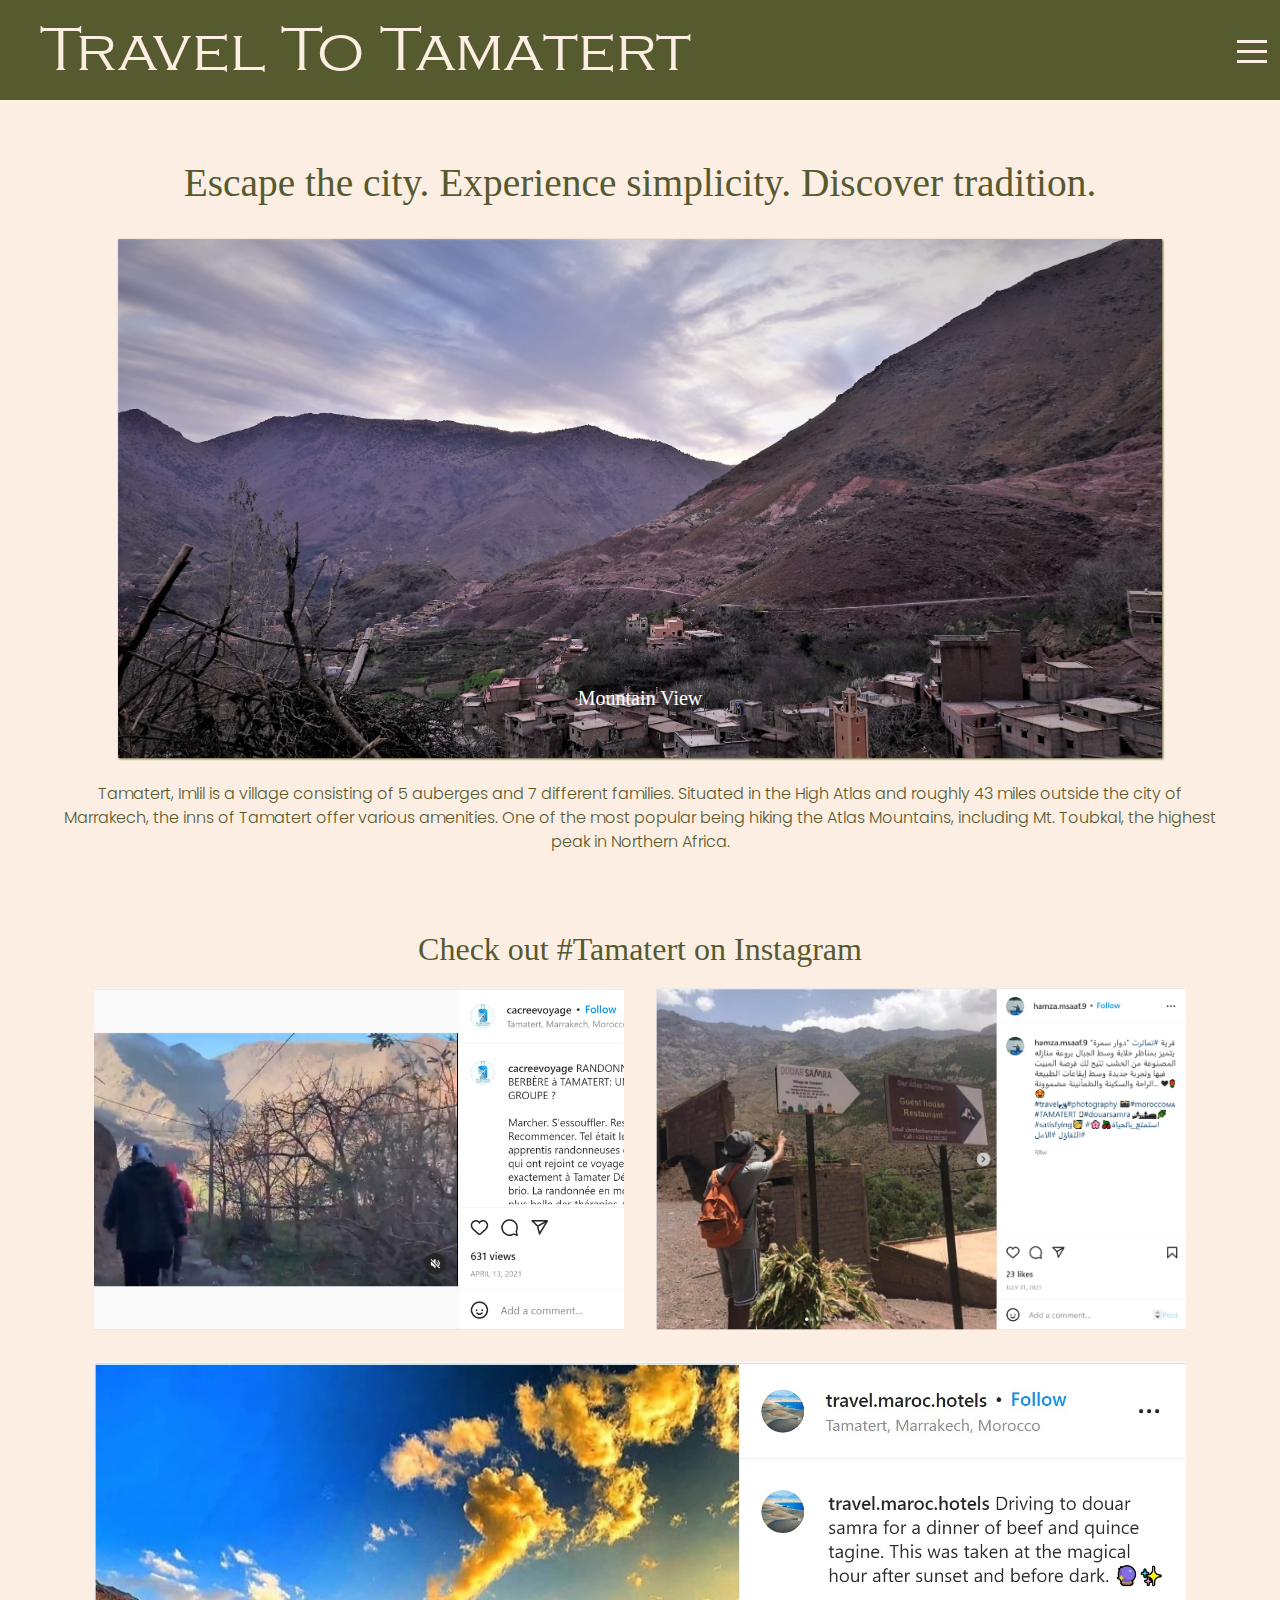
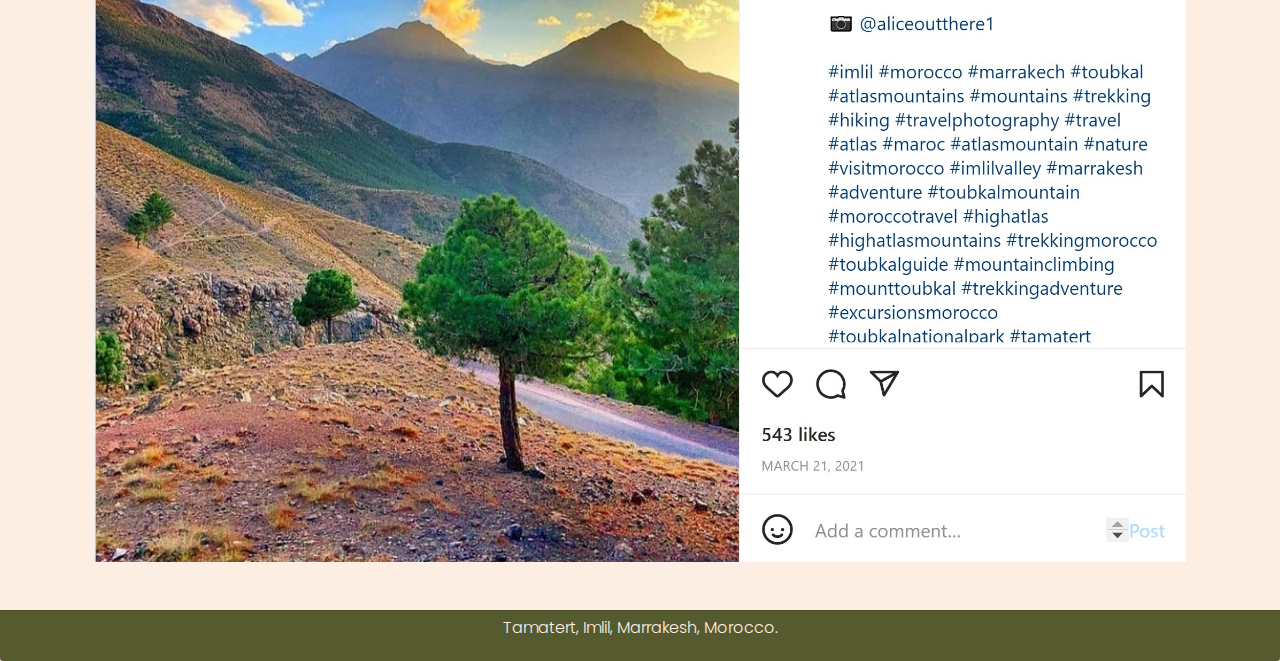
==== commit ee534565: "add _blank" ====
--- a/index.html
+++ b/index.html
@@ -132,7 +132,7 @@
               
                     <div class="gallery-item" tabindex="0">
               
-                      <a href="https://www.instagram.com/p/CNnG8CsFak6/?utm_source=ig_embed&amp;utm_campaign=loading">
+                      <a target="_blank" href="https://www.instagram.com/p/CNnG8CsFak6/?utm_source=ig_embed&amp;utm_campaign=loading">
                         <img src="imgs/vidpost2.jpg" class="gallery-image" alt="">
 
                         <div class="gallery-item-info">
@@ -154,7 +154,7 @@
               
                     <div class="gallery-item" tabindex="0">
               
-                      <a href="https://www.instagram.com/p/CSAbs4HIetr/?utm_source=ig_embed&amp;utm_campaign=loading">
+                      <a target="_blank" href="https://www.instagram.com/p/CSAbs4HIetr/?utm_source=ig_embed&amp;utm_campaign=loading">
                         <img src="imgs/post1.jpg" class="gallery-image" alt="">
               
                         <div class="gallery-item-info">
@@ -176,7 +176,7 @@
               
                     <div class="gallery-item" tabindex="0">
               
-                      <a href="https://www.instagram.com/p/CMrdXP6szOL/?utm_source=ig_embed&amp;utm_campaign=loading">
+                      <a target="_blank" href="https://www.instagram.com/p/CMrdXP6szOL/?utm_source=ig_embed&amp;utm_campaign=loading">
                         <img src="imgs/post3.jpg" class="gallery-image" alt="">
               
                         <div class="gallery-item-type">
--- a/css/style.css
+++ b/css/style.css
@@ -10,6 +10,8 @@
     src: url(CopperplateGothicLight.ttf);
 }
 
+@import url('https://fonts.googleapis.com/css2?family=EB+Garamond:wght@600&display=swap');
+
 @font-face {
     font-family: Poppins-Reg;
     src: url(Poppins-Regular.ttf);
@@ -17,6 +19,11 @@
 @font-face {
     font-family: Poppins-Light;
     src: url(Poppins-Light.ttf);
+}
+
+h1,h2 {
+    font-family: 'EB Garamond', serif;
+    color: #565A2F;
 }
 
 #header {
@@ -45,7 +52,7 @@
 
 #header h2 {
     color: #FDEEE3;
-    font-family: Poppins-Reg;
+    font-family: 'EB Garamond', serif;
     font-size: smaller;
     margin: 0;
     padding-top: 15px;
--- a/css/home.css
+++ b/css/home.css
@@ -6,6 +6,8 @@
     font-family: Poppins-Reg;
     src: url(Poppins-Regular.ttf);
 }
+
+@import url('https://fonts.googleapis.com/css2?family=EB+Garamond:wght@600&display=swap');
 
 .side-text-home {
     display: flex;
@@ -22,16 +24,16 @@
 
 .side-text-home h1{
     font-size: calc(70% + 1.5vw + 1vh);
-    font-family: Poppins-Reg;
+    font-family: 'EB Garamond', serif;
 }
 
 h2 {
-    font-family: Poppins-Reg;
+    font-family: 'EB Garamond', serif;
     color: #565A2F;
 }
 
 h5 {
-    font-family: Poppins-Reg;
+    font-family: 'EB Garamond', serif;
 }
 
 .carousel-caption {
--- a/css/sidebar.css
+++ b/css/sidebar.css
@@ -1,6 +1,12 @@
 @font-face {
     font-family: Copperplate;
     src: url(CopperplateGothicLight.ttf);
+}
+
+@import url('https://fonts.googleapis.com/css2?family=EB+Garamond:wght@600&display=swap');
+
+ul li a {
+  font-family: 'EB Garamond', serif;
 }
 
 .animated-icon1 {
@@ -123,9 +129,8 @@
 }
 
 .side-bar-link:target {
-  background-color: #FDEEE3;
-  color: #565A2F;
-  opacity: 75%;
+  font-size: larger;
+    color: #fed8af;
 }
 
 #dropdown-btn-1 {
@@ -161,6 +166,10 @@
   color: #fed8af;
 }
 
+.drop-link:target {
+  color: #fed8af;
+}
+
 #rightmenu::-webkit-scrollbar {
   display: none;
 }
